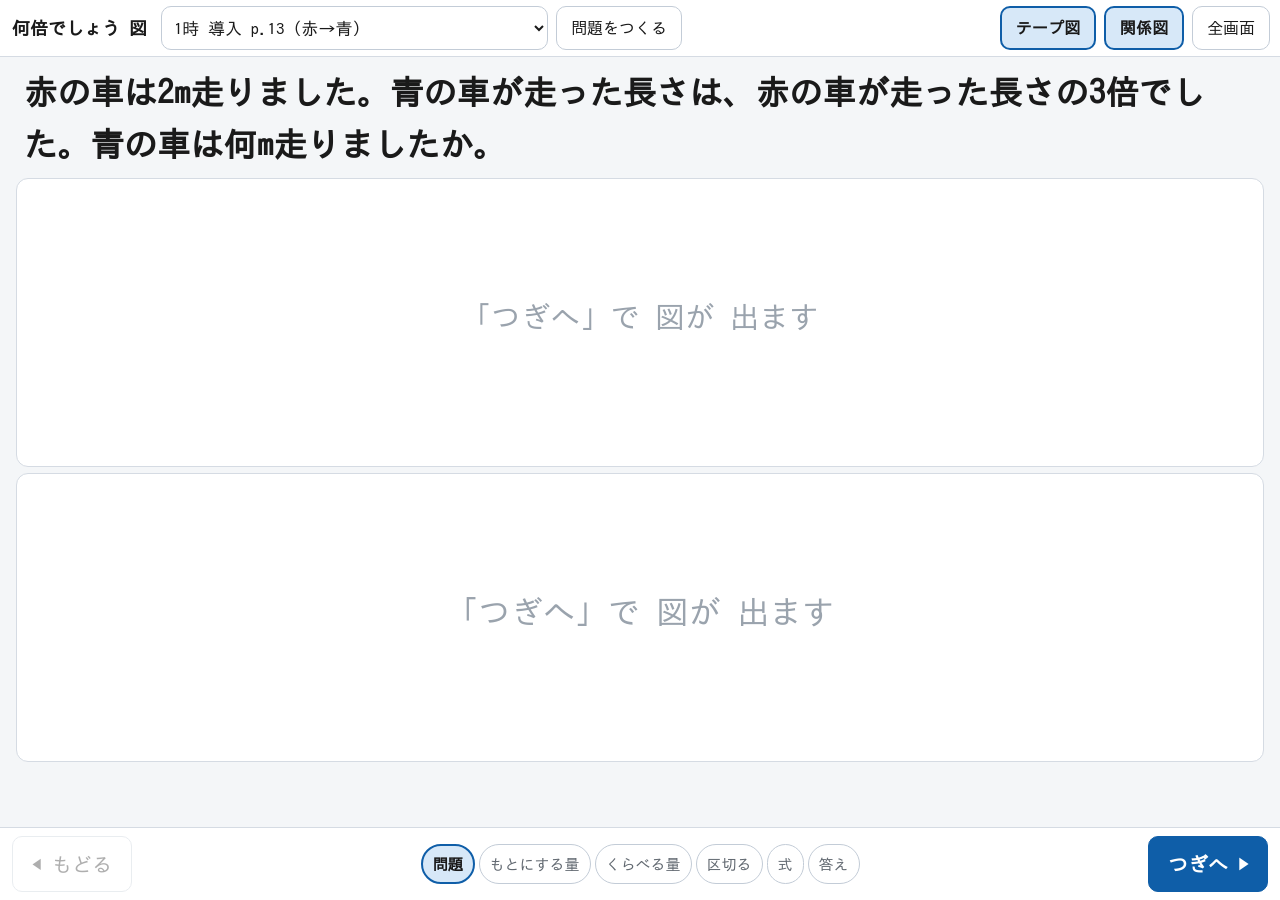
==== bai-zu/index.html @ c3667b75 "bai-zu: 3年「何倍でしょう」テープ図・関係図の段階提示ページを追加 Co-Authored-By: Claude Opus 5.5 <noreply@anthropic.com> Claude" ====
<!doctype html>
<html lang="ja">
<head>
<meta charset="utf-8">
<meta name="viewport" content="width=device-width, initial-scale=1">
<title>何倍でしょう 図</title>
<style>
:root{
  --ink:#1A1A1A;--ink-sub:#616870;--ink-link:#0F5EA8;--ink-alert:#C0330A;
  --fill-a:#D7E8F8;--fill-b:#FBE3B4;--solid-on:#0F5EA8;
  --line:#d5dbe3;--bg:#f4f6f8;
  --font:"BIZ UDPGothic","Yu Gothic UI","Yu Gothic","Meiryo","Noto Sans CJK JP","Hiragino Kaku Gothic ProN","Hiragino Sans","Noto Sans JP","IPAexGothic","IPAGothic",sans-serif;
}
*{box-sizing:border-box}
html,body{height:100%}
body{margin:0;background:var(--bg);color:var(--ink);font-family:var(--font);display:flex;flex-direction:column;height:100dvh;overflow:hidden}
button,select,input{font:inherit;color:inherit}
button{cursor:pointer;border:1px solid #c3ccd7;background:#fff;border-radius:10px;min-height:44px;padding:4px 14px;touch-action:manipulation}
button:hover{background:#f3f6f9}
button:disabled{opacity:.35;cursor:not-allowed}
button.primary{background:var(--solid-on);border-color:var(--solid-on);color:#fff;font-weight:700}
button.primary:hover{background:#0c4f8d}
button[aria-pressed="true"]{background:var(--fill-a);border:2px solid var(--ink-link);font-weight:700}

header{flex:none;display:flex;align-items:center;gap:8px;padding:6px 10px;background:#fff;border-bottom:1px solid var(--line);flex-wrap:wrap}
header h1{font-size:18px;margin:0 6px 0 2px;white-space:nowrap}
header select{min-height:44px;font-size:17px;border:1px solid #c3ccd7;border-radius:10px;padding:0 8px;max-width:46vw;background:#fff}
header .sp{flex:1}

#problem{flex:none;font-size:clamp(20px,2.6vw,34px);line-height:1.55;padding:10px 24px 4px;font-weight:700}
#stage{flex:1;min-height:0;display:flex;flex-direction:column;gap:6px;padding:4px 16px}
#stage svg{flex:1;min-height:0;width:100%;background:#fff;border:1px solid var(--line);border-radius:12px}
#stage svg[hidden]{display:none}
#eq{flex:none;min-height:1.6em;font-size:clamp(22px,3vw,40px);font-weight:700;padding:2px 24px;display:flex;gap:1.4em;flex-wrap:wrap}
#eq .ans{color:var(--ink-link)}
.u{color:var(--ink-link)}

footer{flex:none;display:flex;align-items:center;gap:10px;padding:8px 12px;background:#fff;border-top:1px solid var(--line)}
footer button{min-height:56px;font-size:20px;min-width:120px}
#steps{flex:1;display:flex;gap:4px;justify-content:center;flex-wrap:wrap}
#steps button{min-width:0;min-height:40px;font-size:15px;padding:2px 10px;border-radius:20px;color:var(--ink-sub)}
#steps button.done{color:var(--ink);border-color:#8a96a5}
#steps button.cur{background:var(--fill-a);border:2px solid var(--ink-link);color:var(--ink);font-weight:700}

/* SVG */
.tape{stroke:var(--ink);stroke-width:2.5}
.f0{fill:var(--fill-a)} .f1{fill:var(--fill-b)} .f2{fill:#fff}
.tx{font-family:var(--font);fill:var(--ink)}
.unk{fill:var(--ink-link);font-weight:700}
.rev{fill:var(--ink-link);font-weight:700}
.div{stroke:var(--ink);stroke-width:2.5}
.div.fine{stroke-dasharray:6 5;stroke-width:2}
.cnt{font-family:var(--font);fill:var(--ink-sub);font-weight:700}
.arrow{stroke:var(--ink);stroke-width:3;fill:none}
.arrow.big{stroke:var(--ink-link);stroke-width:3.5}
.pop{animation:pop .3s ease-out both}
@keyframes pop{from{opacity:0;transform:translateY(-6px)}to{opacity:1;transform:none}}
.ph{font-family:var(--font);fill:#9aa3ad}

/* 作成ダイアログ */
dialog{border:none;border-radius:14px;padding:18px 22px;max-width:min(720px,94vw);box-shadow:0 10px 40px rgba(0,0,0,.25)}
dialog h2{margin:0 0 10px;font-size:20px}
dialog fieldset{border:1px solid var(--line);border-radius:10px;margin:0 0 10px;padding:8px 12px}
dialog legend{font-weight:700;padding:0 4px}
.row{display:flex;align-items:center;gap:8px;margin:6px 0;flex-wrap:wrap}
.row input[type=text],.row input[type=number]{min-height:42px;border:1px solid #c3ccd7;border-radius:8px;padding:0 8px;font-size:18px}
.row input[type=number]{width:6em}
.row input.nm{width:9em}
.row label.q{display:flex;align-items:center;gap:4px;min-height:42px;padding:0 8px;border:1px solid var(--line);border-radius:8px;cursor:pointer}
.row input[type=number]:disabled{background:var(--fill-a);color:var(--ink-link);font-weight:700}
#cMsg{min-height:1.4em;font-weight:700}
#cMsg.err{color:var(--ink-alert)}
.dbtn{display:flex;gap:8px;justify-content:flex-end;margin-top:6px}
:fullscreen header{display:none}
</style>
</head>
<body>
<header>
  <h1>何倍でしょう 図</h1>
  <select id="sel" aria-label="問題"></select>
  <button id="bMake">問題をつくる</button>
  <span class="sp"></span>
  <button id="vTape" aria-pressed="true">テープ図</button>
  <button id="vRel" aria-pressed="true">関係図</button>
  <button id="bFull">全画面</button>
</header>

<div id="problem"></div>
<div id="stage">
  <svg id="tapeSvg" viewBox="0 0 1000 250" preserveAspectRatio="xMidYMid meet" aria-label="テープ図"></svg>
  <svg id="relSvg" viewBox="0 0 1000 230" preserveAspectRatio="xMidYMid meet" aria-label="関係図"></svg>
</div>
<div id="eq"></div>
<footer>
  <button id="bPrev">◀ もどる</button>
  <div id="steps"></div>
  <button id="bNext" class="primary">つぎへ ▶</button>
</footer>

<dialog id="dlg">
  <h2>問題をつくる</h2>
  <fieldset><legend>量の数</legend>
    <div class="row">
      <label class="q"><input type="radio" name="kind" value="2" checked> 2つ（〇倍・もとにする量）</label>
      <label class="q"><input type="radio" name="kind" value="3"> 3つ（〇倍の〇倍）</label>
    </div>
  </fieldset>
  <fieldset><legend>たんい</legend>
    <div class="row"><input type="text" id="cUnit" value="m" style="width:6em" aria-label="たんい"> <span style="color:var(--ink-sub)">例：m、L、こ、kg</span></div>
  </fieldset>
  <fieldset id="f2"><legend>□にするところを1つえらぶ</legend>
    <div class="row"><input class="nm" type="text" id="n0" value="赤" aria-label="もとにする量の名前"> は <input type="number" id="a2" value="2" min="1"> <span class="cu"></span><label class="q"><input type="radio" name="unk" value="a"> □</label></div>
    <div class="row"><input class="nm" type="text" id="n1" value="黄" aria-label="くらべる量の名前"> は <input type="number" id="b2" value="12" min="1"> <span class="cu"></span><label class="q"><input type="radio" name="unk" value="b"> □</label></div>
    <div class="row">もとにする量の <input type="number" id="k2" value="6" min="2"> 倍 <label class="q"><input type="radio" name="unk" value="k" checked> □</label></div>
  </fieldset>
  <fieldset id="f3" hidden><legend>3つの量（3つめの量を□にする）</legend>
    <div class="row"><input class="nm" type="text" id="m0" value="赤" aria-label="1つめの名前"> は <input type="number" id="a3" value="4" min="1"> <span class="cu"></span></div>
    <div class="row"><input class="nm" type="text" id="m1" value="青" aria-label="2つめの名前"> は 1つめの <input type="number" id="k31" value="3" min="2"> 倍</div>
    <div class="row"><input class="nm" type="text" id="m2" value="黄" aria-label="3つめの名前"> は 2つめの <input type="number" id="k32" value="2" min="2"> 倍</div>
  </fieldset>
  <div id="cMsg"></div>
  <div class="dbtn"><button id="cCancel">やめる</button><button id="cOk" class="primary">この問題で図を出す</button></div>
</dialog>

<script>
'use strict';
/* ===== 問題データ（単一真実源） =====
 kind 2: q=[もとにする量, くらべる量], k=倍, unk='a'|'b'|'k'
 kind 3: q=[1つめ, 2つめ, 3つめ], ks=[k1,k2], 3つめを求める。val は真の値（□でも図の長さに使う） */
var PRESETS = [
  {label:'1時 導入 p.13（赤→青）', kind:2, unk:'b', unit:'m', q:['赤','青'], a:2, k:3,
   text:'赤の車は2m走りました。青の車が走った長さは、赤の車が走った長さの3倍でした。青の車は何m走りましたか。'},
  {label:'1時 p.14（赤 2m・黄 12m）', kind:2, unk:'k', unit:'m', q:['赤','黄'], a:2, k:6,
   text:'赤の車は2m、黄の車は12m走りました。黄の車が走った長さは、赤の車が走った長さの何倍ですか。'},
  {label:'1時 p.15（ふくろ 6こ・かん 30こ）', kind:2, unk:'k', unit:'こ', q:['ふくろ','かん'], a:6, k:5,
   text:'ふくろには6こ、かんには30このあめがはいっています。かんのあめの数は、ふくろのあめの数の何倍ですか。'},
  {label:'2時 p.16（緑 □m・黄 12m）', kind:2, unk:'a', unit:'m', q:['緑','黄'], a:4, k:3,
   text:'黄の車は12m走りました。黄の車が走った長さは、緑の車が走った長さの3倍でした。緑の車は何m走りましたか。'},
  {label:'2時 p.17（バケツ □L・水そう 48L）', kind:2, unk:'a', unit:'L', q:['バケツ','水そう'], a:6, k:8,
   text:'水そうにはいる水は48Lで、バケツにはいる水の8倍です。バケツにはいる水は何Lですか。'},
  {label:'3時 p.18（赤 4m → 3倍 → 2倍）', kind:3, unit:'m', q:['赤','青','黄'], a:4, ks:[3,2],
   text:'赤の車は4m走りました。青の車は赤の車の3倍、黄の車は青の車の2倍走りました。黄の車は何m走りましたか。'},
  {label:'4時 p.19（ペットボトル 2L → 4倍 → 2倍）', kind:3, unit:'L', q:['ペットボトル','バケツ','水そう'], a:2, ks:[4,2],
   text:'ペットボトルには水が2Lはいります。バケツにはペットボトルの4倍、水そうにはバケツの2倍の水がはいります。水そうには水が何Lはいりますか。'},
  {label:'4時 p.19（小・中・大の箱）', kind:3, unit:'こ', q:['小','中','大'], a:2, ks:[3,2],
   text:'小の箱にはケーキが2こはいります。中の箱には小の箱の3倍、大の箱には中の箱の2倍はいります。大の箱にはケーキが何こはいりますか。'}
];
var STEPS = {
  2:['問題','もとにする量','くらべる量','区切る','式','答え'],
  3:['問題','1つめ','2つめ','3つめ','順に','まとめて','答え']
};
var LS_KEY = 'baizu.custom.v1';

var custom = [];
try { custom = JSON.parse(localStorage.getItem(LS_KEY) || '[]') || []; } catch (e) { custom = []; }
var P = null, step = 0, view = {tape:true, rel:true};

function $(id){ return document.getElementById(id); }
function all(){ return PRESETS.concat(custom); }
function vals(p){ return p.kind === 2 ? [p.a, p.a*p.k] : [p.a, p.a*p.ks[0], p.a*p.ks[0]*p.ks[1]]; }

/* ===== 表示の段階で「□」か「値」かを決める ===== */
function shownVal(i){
  var v = vals(P)[i];
  if (P.kind === 2){
    var isUnk = (P.unk === 'a' && i === 0) || (P.unk === 'b' && i === 1);
    return isUnk && step < 5 ? null : v;
  }
  if (i === 1) return step >= 4 ? v : null;          // 2つめは「順に」で分かる
  if (i === 2) return step >= 6 ? v : null;
  return v;
}
function shownK(){ return P.unk === 'k' && step < 5 ? null : P.k; }

/* ===== SVG ===== */
var NS = 'http://www.w3.org/2000/svg';
function el(tag, attrs, text){
  var e = document.createElementNS(NS, tag);
  for (var k in attrs) e.setAttribute(k, attrs[k]);
  if (text != null) e.textContent = text;
  return e;
}
function label(svg, x, y, v, unit, size, anchor, cls){
  var t = el('text', {x:x, y:y, 'font-size':size, 'text-anchor':anchor||'start', class:'tx '+(cls||'')});
  if (v == null){ t.appendChild(el('tspan', {class:'unk'}, '□')); t.appendChild(el('tspan', {}, unit)); }
  else { t.appendChild(el('tspan', {class: cls||''}, String(v))); t.appendChild(el('tspan', {}, unit)); }
  svg.appendChild(t);
  return t;
}
function revCls(i){ return P.kind === 2 ? ((P.unk==='a'&&i===0)||(P.unk==='b'&&i===1) ? 'rev' : '') : (i>0 ? 'rev' : ''); }

function drawTape(){
  var svg = $('tapeSvg'); svg.innerHTML = '';
  var n = P.kind, v = vals(P), X0 = 170, W = 680, sc = W / v[n-1];
  var rowH = n === 2 ? 95 : 75, top = n === 2 ? 40 : 22, th = 36;
  var visible = n === 2 ? [step>=1, step>=2] : [step>=1, step>=2, step>=3];
  if (step === 0){ svg.appendChild(el('text',{x:500,y:130,'text-anchor':'middle','font-size':26,class:'ph'},'「つぎへ」で 図が 出ます')); return; }
  for (var i = 0; i < n; i++){
    if (!visible[i]) continue;
    var y = top + i*rowH, g = el('g', {class: (i === step-1) ? 'pop' : ''});
    svg.appendChild(g);
    g.appendChild(el('text', {x:X0-14, y:y+th/2+10, 'text-anchor':'end', 'font-size':28, class:'tx', 'font-weight':700}, P.q[i]));
    g.appendChild(el('rect', {x:X0, y:y, width:v[i]*sc, height:th, class:'tape f'+i}));
    var sv = shownVal(i);
    label(g, X0 + v[i]*sc + 12, y+th/2+10, sv, P.unit, 28, 'start', sv != null && (step >= (n===2?5:4)) ? revCls(i) : '');
  }
  // 区切り
  function divide(row, unitLen, count, fine, numY, delayBase){
    var y = top + row*rowH;
    for (var j = 1; j <= count; j++){
      var d = (delayBase + j*0.35) + 's';
      if (j < count) svg.appendChild(el('line', {x1:X0+j*unitLen*sc, x2:X0+j*unitLen*sc, y1:y-(fine?0:6), y2:y+th+(fine?0:6), class:'div pop'+(fine?' fine':''), style:'animation-delay:'+d}));
      svg.appendChild(el('text', {x:X0+(j-0.5)*unitLen*sc, y: numY != null ? y+numY : y+th/2+9, 'text-anchor':'middle', 'font-size': fine?18:24, class:'cnt pop', style:'animation-delay:'+d}, String(j)));
    }
  }
  if (n === 2 && step >= 3){
    // くらべる量を「もとにする量の長さ」で区切る（2mずつ／□mずつ）
    divide(1, v[0], P.k, false, null, step === 3 ? 0 : -99);
    if (P.unk === 'a') for (var j = 0; j < P.k; j++){
      var t = el('text', {x:X0+(j+0.5)*v[0]*sc, y:top+rowH+th+30, 'text-anchor':'middle','font-size':20,class:'tx pop'}, step>=5 ? String(v[0]) : '□');
      if (step >= 5) t.setAttribute('class','tx rev'); svg.appendChild(t);
    }
  }
  if (n === 3 && step >= 4){
    divide(1, v[0], P.ks[0], false, null, step === 4 ? 0 : -99);
    divide(2, v[1], P.ks[1], false, null, step === 4 ? 0.35*P.ks[0] : -99);
  }
  if (n === 3 && step >= 5){
    var kk = P.ks[0]*P.ks[1], y2 = top + 2*rowH;
    for (var m = 1; m <= kk; m++){
      var dd = (step === 5 ? m*0.25 : 0) + 's';
      if (m < kk && m % P.ks[0] !== 0) svg.appendChild(el('line',{x1:X0+m*v[0]*sc,x2:X0+m*v[0]*sc,y1:y2,y2:y2+th,class:'div fine pop',style:'animation-delay:'+dd}));
      svg.appendChild(el('text',{x:X0+(m-0.5)*v[0]*sc,y:y2+th+24,'text-anchor':'middle','font-size':19,class:'cnt pop',style:'animation-delay:'+dd},String(m)));
    }
  }
}

function drawRel(){
  var svg = $('relSvg'); svg.innerHTML = '';
  if (step === 0){ svg.appendChild(el('text',{x:500,y:120,'text-anchor':'middle','font-size':26,class:'ph'},'「つぎへ」で 図が 出ます')); return; }
  var n = P.kind, bw = 190, bh = 64, y = 105;
  var xs = n === 2 ? [150, 660] : [60, 405, 750];
  function box(i){
    var g = el('g', {class: i === step-1 ? 'pop' : ''}); svg.appendChild(g);
    g.appendChild(el('rect', {x:xs[i], y:y, width:bw, height:bh, rx:6, class:'tape f'+i}));
    g.appendChild(el('text', {x:xs[i]+bw/2, y:y+bh/2+10, 'text-anchor':'middle', 'font-size':28, 'font-weight':700, class:'tx'}, P.q[i]));
    var sv = shownVal(i);
    label(g, xs[i]+bw/2, y+bh+38, sv, P.unit, 28, 'middle', sv != null && step >= (n===2?5:4) ? revCls(i) : '');
  }
  function arrow(i, k, cls, lab){
    var x1 = xs[i]+bw+8, x2 = xs[i+1]-8, g = el('g', {class:'pop'}); svg.appendChild(g);
    g.appendChild(el('line', {x1:x1, y1:y+bh/2, x2:x2-14, y2:y+bh/2, class:'arrow '+(cls||'')}));
    g.appendChild(el('path', {d:'M'+(x2)+' '+(y+bh/2)+' l-18 -10 v20 z', fill:'#1A1A1A'}));
    label(g, (x1+x2)/2, y+bh/2-14, k, '倍', 28, 'middle', lab || '');
  }
  box(0);
  if (n === 2){
    if (step >= 2){ box(1); arrow(0, shownK(), '', step>=5 && P.unk==='k' ? 'rev' : ''); }
    return;
  }
  if (step >= 2){ box(1); arrow(0, P.ks[0]); }
  if (step >= 3){ box(2); arrow(1, P.ks[1]); }
  if (step >= 5){
    var a = xs[0]+bw/2, b = xs[2]+bw/2, g = el('g',{class:'pop'}); svg.appendChild(g);
    g.appendChild(el('path', {d:'M'+a+' '+(y-6)+' C'+a+' 60 '+b+' 60 '+b+' '+(y-22), class:'arrow big'}));
    g.appendChild(el('path', {d:'M'+b+' '+(y-4)+' l-10 -20 h20 z', fill:'#0F5EA8'}));
    var t = el('text', {x:500, y:42, 'text-anchor':'middle','font-size':28,class:'tx rev'}, (P.ks[0]*P.ks[1])+'倍（'+P.ks[0]+'×'+P.ks[1]+'）');
    g.appendChild(t);
  }
}

/* ===== 式 ===== */
function eqLines(){
  var u = P.unit, v = vals(P), L = [];
  var B = '<span class="u">□</span>';
  if (P.kind === 2){
    if (step < 4) return L;
    var a = P.a, b = v[1], k = P.k;
    if (P.unk === 'k'){ L.push(a+' × '+B+' = '+b); if (step>=5) L.push(b+' ÷ '+a+' = '+k, '<span class="ans">答え '+k+'倍</span>'); }
    if (P.unk === 'b'){ L.push(a+' × '+k+' = '+B); if (step>=5) L.push('<span class="ans">答え '+b+u+'</span>'); }
    if (P.unk === 'a'){ L.push(B+' × '+k+' = '+b); if (step>=5) L.push(b+' ÷ '+k+' = '+a, '<span class="ans">答え '+a+u+'</span>'); }
    return L;
  }
  var k1 = P.ks[0], k2 = P.ks[1];
  if (step >= 4) L.push('順に：'+P.a+' × '+k1+' = '+v[1]+'　'+v[1]+' × '+k2+' = '+v[2]);
  if (step >= 5) L.push('まとめて：'+k1+' × '+k2+' = '+(k1*k2)+'　'+P.a+' × '+(k1*k2)+' = '+v[2]);
  if (step >= 6) L.push('<span class="ans">答え '+v[2]+u+'</span>');
  return L;
}

function render(){
  var S = STEPS[P.kind];
  $('problem').textContent = P.text;
  $('tapeSvg').hidden = !view.tape; $('relSvg').hidden = !view.rel;
  drawTape(); drawRel();
  $('eq').innerHTML = eqLines().map(function(s){ return '<span>'+s+'</span>'; }).join('');
  var st = $('steps'); st.innerHTML = '';
  S.forEach(function(name, i){
    var b = document.createElement('button');
    b.textContent = name; b.className = i === step ? 'cur' : (i < step ? 'done' : '');
    b.onclick = function(){ step = i; render(); };
    st.appendChild(b);
  });
  $('bPrev').disabled = step === 0;
  $('bNext').disabled = step === S.length-1;
}
function go(d){ var n = STEPS[P.kind].length; step = Math.max(0, Math.min(n-1, step+d)); render(); }
function load(i){ P = all()[i]; step = 0; render(); }

function fillSel(keep){
  var s = $('sel'); s.innerHTML = '';
  all().forEach(function(p, i){ var o = document.createElement('option'); o.value = i; o.textContent = p.label; s.appendChild(o); });
  s.value = keep;
}

/* ===== 問題をつくる ===== */
function kind(){ return document.querySelector('input[name=kind]:checked').value === '3' ? 3 : 2; }
function unk(){ return document.querySelector('input[name=unk]:checked').value; }
function num(id){ var x = Number($(id).value); return Number.isInteger(x) && x > 0 ? x : null; }
function readForm(){
  var unit = $('cUnit').value.trim() || '';
  if (kind() === 3){
    var a = num('a3'), k1 = num('k31'), k2 = num('k32'), n = [$('m0').value.trim(), $('m1').value.trim(), $('m2').value.trim()];
    if (!a || !k1 || !k2) return {err:'数は 1 以上の整数で 入れてください'};
    if (k1 < 2 || k2 < 2) return {err:'倍は 2 以上に してください'};
    if (n.some(function(x){ return !x; })) return {err:'名前を 3つとも 入れてください'};
    return {p:{kind:3, unit:unit, q:n, a:a, ks:[k1,k2],
      label:'自作：'+n.join('→')+'（'+a+unit+'・'+k1+'倍・'+k2+'倍）',
      text: n[0]+'は'+a+unit+'です。'+n[1]+'は'+n[0]+'の'+k1+'倍、'+n[2]+'は'+n[1]+'の'+k2+'倍です。'+n[2]+'は何'+unit+'ですか。'}};
  }
  var u = unk(), n0 = $('n0').value.trim(), n1 = $('n1').value.trim();
  if (!n0 || !n1) return {err:'名前を 2つとも 入れてください'};
  var a = num('a2'), b = num('b2'), k = num('k2');
  if (u === 'k'){ if (!a || !b) return {err:'数を 入れてください'}; if (b % a) return {err:b+' は '+a+' で わり切れません'}; k = b/a; }
  if (u === 'b'){ if (!a || !k) return {err:'数を 入れてください'}; b = a*k; }
  if (u === 'a'){ if (!b || !k) return {err:'数を 入れてください'}; if (b % k) return {err:b+' は '+k+' で わり切れません'}; a = b/k; }
  if (k < 2) return {err:'倍は 2 以上に なるように してください'};
  var text = u === 'k' ? n0+'は'+a+unit+'、'+n1+'は'+b+unit+'です。'+n1+'は'+n0+'の何倍ですか。'
           : u === 'b' ? n0+'は'+a+unit+'です。'+n1+'は'+n0+'の'+k+'倍です。'+n1+'は何'+unit+'ですか。'
           : n1+'は'+b+unit+'で、'+n0+'の'+k+'倍です。'+n0+'は何'+unit+'ですか。';
  return {p:{kind:2, unk:u, unit:unit, q:[n0,n1], a:a, k:k, text:text,
    label:'自作：'+n0+'・'+n1+'（'+(u==='a'?'□':a)+unit+'・'+(u==='b'?'□':b)+unit+'・'+(u==='k'?'□':k)+'倍）'}, a:a, b:b, k:k};
}
function syncForm(){
  var k3 = kind() === 3;
  $('f2').hidden = k3; $('f3').hidden = !k3;
  document.querySelectorAll('.cu').forEach(function(s){ s.textContent = $('cUnit').value; });
  var u = unk();
  $('a2').disabled = u === 'a'; $('b2').disabled = u === 'b'; $('k2').disabled = u === 'k';
  var r = readForm(), m = $('cMsg');
  if (r.err){ m.textContent = r.err; m.className = 'err'; $('cOk').disabled = true; return; }
  m.className = ''; $('cOk').disabled = false;
  if (!k3){ if (u==='a') $('a2').value = r.a; if (u==='b') $('b2').value = r.b; if (u==='k') $('k2').value = r.k; }
  m.textContent = '答え：' + (k3 ? vals(r.p)[2] + r.p.unit : u==='k' ? r.k+'倍' : u==='a' ? r.a+r.p.unit : r.b+r.p.unit);
}

/* ===== 操作 ===== */
$('sel').onchange = function(){ load(Number(this.value)); this.blur(); };
$('bPrev').onclick = function(){ go(-1); };
$('bNext').onclick = function(){ go(1); };
function toggle(key, btn){
  view[key] = !view[key];
  if (!view.tape && !view.rel) view[key === 'tape' ? 'rel' : 'tape'] = true;   // どちらか1つは出す
  $('vTape').setAttribute('aria-pressed', view.tape); $('vRel').setAttribute('aria-pressed', view.rel);
  render();
}
$('vTape').onclick = function(){ toggle('tape'); };
$('vRel').onclick = function(){ toggle('rel'); };
$('bFull').onclick = function(){
  if (document.fullscreenElement) document.exitFullscreen(); else document.documentElement.requestFullscreen().catch(function(){});
};
document.addEventListener('keydown', function(e){
  if ($('dlg').open || e.target.tagName === 'SELECT') return;
  if (['ArrowRight','PageDown',' ','Enter'].indexOf(e.key) >= 0){ e.preventDefault(); go(1); }   // プレゼン用リモコンは PageDown を送る
  else if (['ArrowLeft','PageUp','Backspace'].indexOf(e.key) >= 0){ e.preventDefault(); go(-1); }
  else if (e.key === 'f' || e.key === 'F') $('bFull').click();
});
$('bMake').onclick = function(){ syncForm(); $('dlg').showModal(); };
$('cCancel').onclick = function(){ $('dlg').close(); };
$('dlg').addEventListener('input', syncForm);
$('cOk').onclick = function(){
  var r = readForm(); if (r.err) return;
  custom.push(r.p);
  try { localStorage.setItem(LS_KEY, JSON.stringify(custom)); } catch (e) {}
  var i = all().length - 1; fillSel(i); load(i); $('dlg').close();
};

document.documentElement.lang = 'ja';
fillSel(0); load(0);
</script>
</body>
</html>
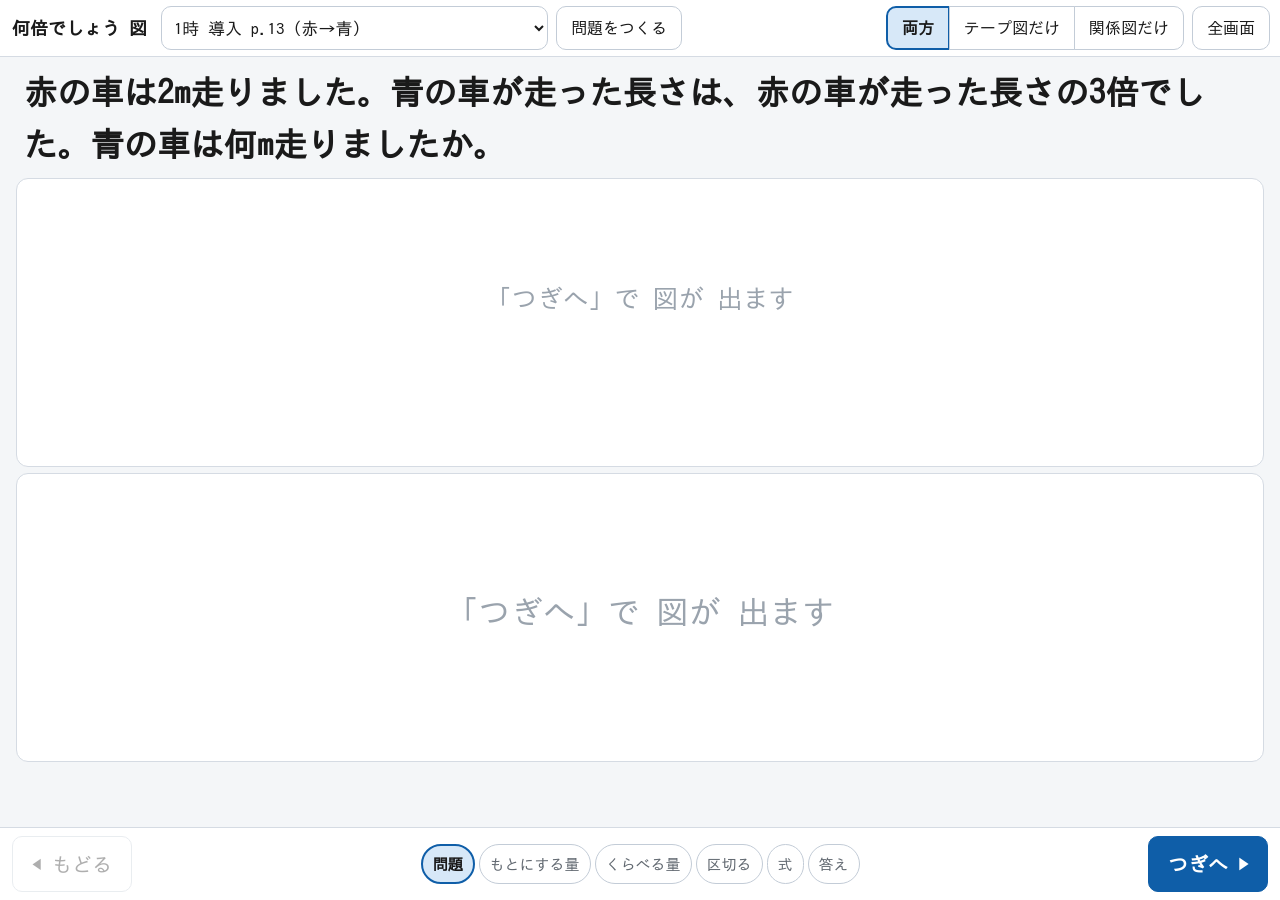
==== commit 50064c8f: "bai-zu: テープ図に0の線と目盛り線、表示を「両方／テープ図だけ／関係図だけ」に - 片方だけの表示が効いていなかった（SVG要素に hidden プロパティが無い）のを直す - 3つめの量は「" ====
--- a/bai-zu/index.html
+++ b/bai-zu/index.html
@@ -26,6 +26,10 @@
 header h1{font-size:18px;margin:0 6px 0 2px;white-space:nowrap}
 header select{min-height:44px;font-size:17px;border:1px solid #c3ccd7;border-radius:10px;padding:0 8px;max-width:46vw;background:#fff}
 header .sp{flex:1}
+.seg{display:inline-flex}
+.seg button{border-radius:0;margin-left:-1px}
+.seg button:first-child{border-radius:10px 0 0 10px}
+.seg button:last-child{border-radius:0 10px 10px 0}
 
 #problem{flex:none;font-size:clamp(20px,2.6vw,34px);line-height:1.55;padding:10px 24px 4px;font-weight:700}
 #stage{flex:1;min-height:0;display:flex;flex-direction:column;gap:6px;padding:4px 16px}
@@ -55,6 +59,9 @@
 .arrow.big{stroke:var(--ink-link);stroke-width:3.5}
 .pop{animation:pop .3s ease-out both}
 @keyframes pop{from{opacity:0;transform:translateY(-6px)}to{opacity:1;transform:none}}
+.zero{stroke:var(--ink);stroke-width:3}
+.axis{stroke:var(--ink);stroke-width:2.5}
+.guide{stroke:var(--ink-sub);stroke-width:1.5;stroke-dasharray:4 5}
 .ph{font-family:var(--font);fill:#9aa3ad}
 
 /* 作成ダイアログ */
@@ -80,14 +87,15 @@
   <select id="sel" aria-label="問題"></select>
   <button id="bMake">問題をつくる</button>
   <span class="sp"></span>
-  <button id="vTape" aria-pressed="true">テープ図</button>
-  <button id="vRel" aria-pressed="true">関係図</button>
+  <span class="seg" role="group" aria-label="表示">
+    <button data-v="both" aria-pressed="true">両方</button><button data-v="tape" aria-pressed="false">テープ図だけ</button><button data-v="rel" aria-pressed="false">関係図だけ</button>
+  </span>
   <button id="bFull">全画面</button>
 </header>
 
 <div id="problem"></div>
 <div id="stage">
-  <svg id="tapeSvg" viewBox="0 0 1000 250" preserveAspectRatio="xMidYMid meet" aria-label="テープ図"></svg>
+  <svg id="tapeSvg" viewBox="0 0 1000 290" preserveAspectRatio="xMidYMid meet" aria-label="テープ図"></svg>
   <svg id="relSvg" viewBox="0 0 1000 230" preserveAspectRatio="xMidYMid meet" aria-label="関係図"></svg>
 </div>
 <div id="eq"></div>
@@ -153,7 +161,7 @@
 
 var custom = [];
 try { custom = JSON.parse(localStorage.getItem(LS_KEY) || '[]') || []; } catch (e) { custom = []; }
-var P = null, step = 0, view = {tape:true, rel:true};
+var P = null, step = 0, view = {tape:true, rel:true}, VIEW_KEY = 'baizu.view';
 
 function $(id){ return document.getElementById(id); }
 function all(){ return PRESETS.concat(custom); }
@@ -167,7 +175,7 @@
     return isUnk && step < 5 ? null : v;
   }
   if (i === 1) return step >= 4 ? v : null;          // 2つめは「順に」で分かる
-  if (i === 2) return step >= 6 ? v : null;
+  if (i === 2) return step >= 4 ? v : null;          // 「順に」の式で求まるので同じ段で出す
   return v;
 }
 function shownK(){ return P.unk === 'k' && step < 5 ? null : P.k; }
@@ -204,6 +212,19 @@
     var sv = shownVal(i);
     label(g, X0 + v[i]*sc + 12, y+th/2+10, sv, P.unit, 28, 'start', sv != null && (step >= (n===2?5:4)) ? revCls(i) : '');
   }
+  // 0の線と下の目盛り線（数直線の役目）
+  var last = visible.lastIndexOf(true), yA = top + (n-1)*rowH + th + 48;
+  svg.appendChild(el('line', {x1:X0, x2:X0, y1:top-10, y2:yA+8, class:'zero'}));
+  svg.appendChild(el('line', {x1:X0, x2:X0+W+20, y1:yA, y2:yA, class:'axis'}));
+  svg.appendChild(el('text', {x:X0, y:yA+32, 'text-anchor':'middle', 'font-size':24, class:'tx'}, '0'));
+  // 目盛り：もとにする量（1つめ）の長さごと。区切る前に出すと答えが見えるので区切りの段から
+  if (step >= (n === 2 ? 3 : 5)){
+    var cnt = Math.round(v[n-1] / v[0]);
+    for (var t = 1; t <= cnt; t++) svg.appendChild(el('line', {x1:X0+t*v[0]*sc, x2:X0+t*v[0]*sc, y1:yA-8, y2:yA+8, class:'axis pop', style:'animation-delay:'+(t*0.1)+'s'}));
+  }
+  // 各テープの右はしから目盛り線へ点線
+  for (var r = 0; r <= last; r++) if (visible[r])
+    svg.appendChild(el('line', {x1:X0+v[r]*sc, x2:X0+v[r]*sc, y1:top+r*rowH+th, y2:yA, class:'guide'}));
   // 区切り
   function divide(row, unitLen, count, fine, numY, delayBase){
     var y = top + row*rowH;
@@ -230,7 +251,7 @@
     for (var m = 1; m <= kk; m++){
       var dd = (step === 5 ? m*0.25 : 0) + 's';
       if (m < kk && m % P.ks[0] !== 0) svg.appendChild(el('line',{x1:X0+m*v[0]*sc,x2:X0+m*v[0]*sc,y1:y2,y2:y2+th,class:'div fine pop',style:'animation-delay:'+dd}));
-      svg.appendChild(el('text',{x:X0+(m-0.5)*v[0]*sc,y:y2+th+24,'text-anchor':'middle','font-size':19,class:'cnt pop',style:'animation-delay:'+dd},String(m)));
+      svg.appendChild(el('text',{x:X0+(m-0.5)*v[0]*sc,y:yA+32,'text-anchor':'middle','font-size':19,class:'cnt pop',style:'animation-delay:'+dd},String(m)));
     }
   }
 }
@@ -291,7 +312,7 @@
 function render(){
   var S = STEPS[P.kind];
   $('problem').textContent = P.text;
-  $('tapeSvg').hidden = !view.tape; $('relSvg').hidden = !view.rel;
+  $('tapeSvg').style.display = view.tape ? '' : 'none'; $('relSvg').style.display = view.rel ? '' : 'none';   // SVG要素には hidden プロパティが無い
   drawTape(); drawRel();
   $('eq').innerHTML = eqLines().map(function(s){ return '<span>'+s+'</span>'; }).join('');
   var st = $('steps'); st.innerHTML = '';
@@ -358,14 +379,14 @@
 $('sel').onchange = function(){ load(Number(this.value)); this.blur(); };
 $('bPrev').onclick = function(){ go(-1); };
 $('bNext').onclick = function(){ go(1); };
-function toggle(key, btn){
-  view[key] = !view[key];
-  if (!view.tape && !view.rel) view[key === 'tape' ? 'rel' : 'tape'] = true;   // どちらか1つは出す
-  $('vTape').setAttribute('aria-pressed', view.tape); $('vRel').setAttribute('aria-pressed', view.rel);
-  render();
-}
-$('vTape').onclick = function(){ toggle('tape'); };
-$('vRel').onclick = function(){ toggle('rel'); };
+function setView(m){
+  view = {tape: m !== 'rel', rel: m !== 'tape'};
+  document.querySelectorAll('.seg button').forEach(function(b){ b.setAttribute('aria-pressed', b.dataset.v === m); });
+  try { localStorage.setItem(VIEW_KEY, m); } catch (e) {}
+  if (P) render();
+}
+document.querySelectorAll('.seg button').forEach(function(b){ b.onclick = function(){ setView(b.dataset.v); }; });
+try { var vm = localStorage.getItem(VIEW_KEY); if (vm === 'tape' || vm === 'rel') setView(vm); } catch (e) {}
 $('bFull').onclick = function(){
   if (document.fullscreenElement) document.exitFullscreen(); else document.documentElement.requestFullscreen().catch(function(){});
 };
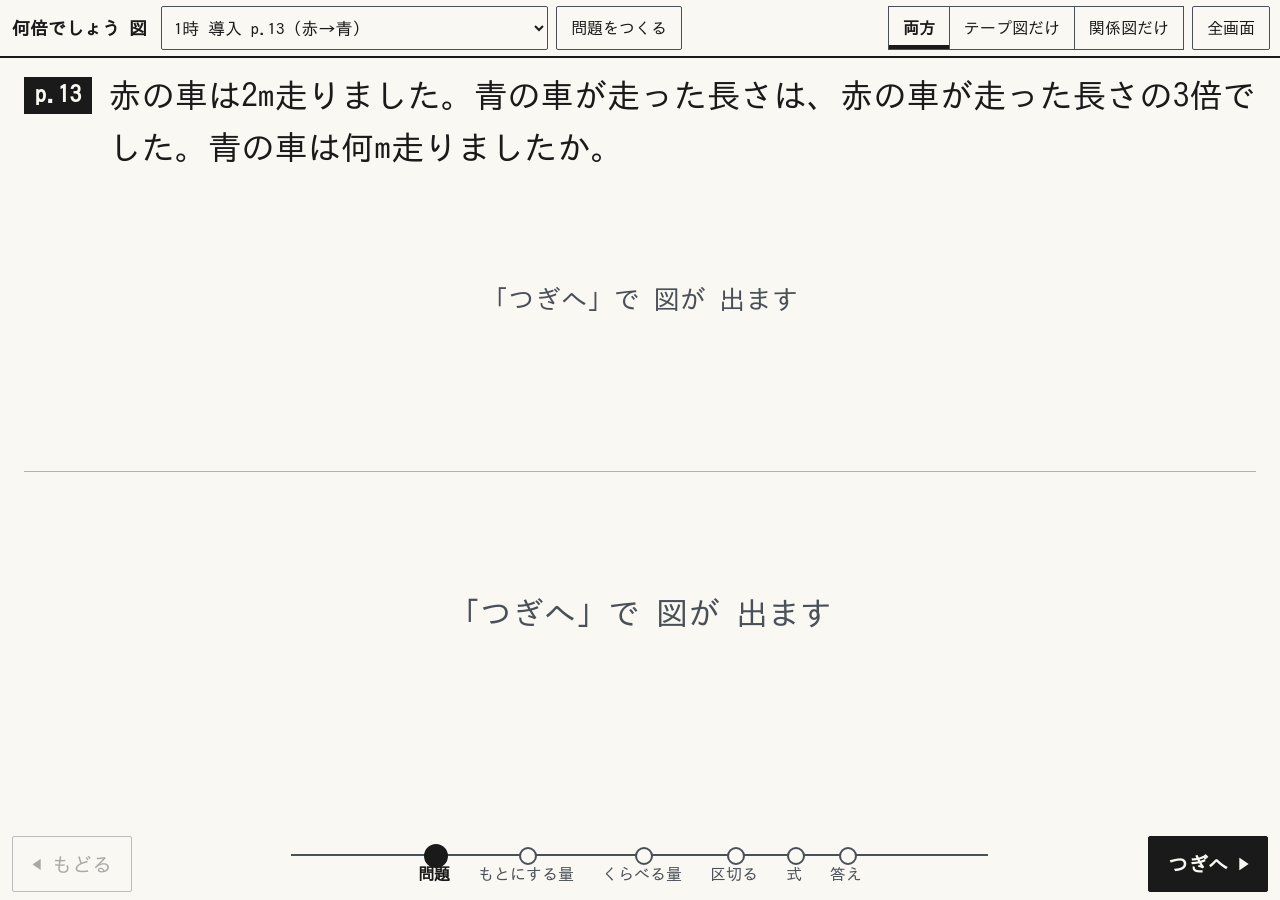
==== commit 6069ce1a: "bai-zu: 見た目を教科書の紙面ふうに（色はコントラスト検査済み） Co-Authored-By: Claude Opus 5.5 <noreply@anthropic.com> Claude-S" ====
--- a/bai-zu/index.html
+++ b/bai-zu/index.html
@@ -6,49 +6,56 @@
 <title>何倍でしょう 図</title>
 <style>
 :root{
-  --ink:#1A1A1A;--ink-sub:#616870;--ink-link:#0F5EA8;--ink-alert:#C0330A;
-  --fill-a:#D7E8F8;--fill-b:#FBE3B4;--solid-on:#0F5EA8;
-  --line:#d5dbe3;--bg:#f4f6f8;
+  /* 教科書の紙面ふう。値は color-coding の check-palette.mjs で検査済み（背景 #FAF8F3）
+     本文16.4・青6.2・補助7.7（塗りの上でも5.9以上）・塗りは背景比1.3、2色覚でも見分け可 */
+  --ink:#1A1A1A;--ink-sub:#4A5058;--ink-link:#0F5EA8;--ink-alert:#C0330A;
+  --fill-a:#C9DFF4;--fill-b:#F8D99A;--paper:#FAF8F3;
+  --line:#B9B2A0;--bg:var(--paper);
   --font:"BIZ UDPGothic","Yu Gothic UI","Yu Gothic","Meiryo","Noto Sans CJK JP","Hiragino Kaku Gothic ProN","Hiragino Sans","Noto Sans JP","IPAexGothic","IPAGothic",sans-serif;
 }
 *{box-sizing:border-box}
 html,body{height:100%}
 body{margin:0;background:var(--bg);color:var(--ink);font-family:var(--font);display:flex;flex-direction:column;height:100dvh;overflow:hidden}
 button,select,input{font:inherit;color:inherit}
-button{cursor:pointer;border:1px solid #c3ccd7;background:#fff;border-radius:10px;min-height:44px;padding:4px 14px;touch-action:manipulation}
-button:hover{background:#f3f6f9}
+button{cursor:pointer;border:1.5px solid var(--ink-sub);background:var(--paper);border-radius:2px;min-height:44px;padding:4px 14px;touch-action:manipulation}
+button:hover{background:#EFEBE0}
 button:disabled{opacity:.35;cursor:not-allowed}
-button.primary{background:var(--solid-on);border-color:var(--solid-on);color:#fff;font-weight:700}
-button.primary:hover{background:#0c4f8d}
-button[aria-pressed="true"]{background:var(--fill-a);border:2px solid var(--ink-link);font-weight:700}
-
-header{flex:none;display:flex;align-items:center;gap:8px;padding:6px 10px;background:#fff;border-bottom:1px solid var(--line);flex-wrap:wrap}
+button.primary{background:var(--ink);border-color:var(--ink);color:var(--paper);font-weight:700}
+button.primary:hover{background:#333}
+button[aria-pressed="true"]{font-weight:700;box-shadow:inset 0 -4px 0 var(--ink)}
+
+header{flex:none;display:flex;align-items:center;gap:8px;padding:6px 10px;background:var(--paper);border-bottom:2px solid var(--ink);flex-wrap:wrap}
 header h1{font-size:18px;margin:0 6px 0 2px;white-space:nowrap}
-header select{min-height:44px;font-size:17px;border:1px solid #c3ccd7;border-radius:10px;padding:0 8px;max-width:46vw;background:#fff}
+header select{min-height:44px;font-size:17px;border:1.5px solid var(--ink-sub);border-radius:2px;padding:0 8px;max-width:46vw;background:var(--paper)}
 header .sp{flex:1}
 .seg{display:inline-flex}
 .seg button{border-radius:0;margin-left:-1px}
-.seg button:first-child{border-radius:10px 0 0 10px}
-.seg button:last-child{border-radius:0 10px 10px 0}
-
-#problem{flex:none;font-size:clamp(20px,2.6vw,34px);line-height:1.55;padding:10px 24px 4px;font-weight:700}
-#stage{flex:1;min-height:0;display:flex;flex-direction:column;gap:6px;padding:4px 16px}
-#stage svg{flex:1;min-height:0;width:100%;background:#fff;border:1px solid var(--line);border-radius:12px}
+
+
+#problem{flex:none;font-size:clamp(20px,2.6vw,34px);line-height:1.55;padding:12px 24px 4px;font-weight:500;display:flex;gap:.5em;align-items:flex-start}
+#pno{flex:none;background:var(--ink);color:var(--paper);font-weight:700;font-size:.7em;padding:.1em .45em;margin-top:.3em;line-height:1.4;white-space:nowrap}
+#stage{flex:1;min-height:0;display:flex;flex-direction:column;padding:0 24px}
+#stage svg{flex:1;min-height:0;width:100%;background:transparent}
+#tapeSvg+#relSvg{border-top:1px solid var(--line)}
 #stage svg[hidden]{display:none}
 #eq{flex:none;min-height:1.6em;font-size:clamp(22px,3vw,40px);font-weight:700;padding:2px 24px;display:flex;gap:1.4em;flex-wrap:wrap}
 #eq .ans{color:var(--ink-link)}
 .u{color:var(--ink-link)}
 
-footer{flex:none;display:flex;align-items:center;gap:10px;padding:8px 12px;background:#fff;border-top:1px solid var(--line)}
+footer{flex:none;display:flex;align-items:center;gap:10px;padding:8px 12px;background:var(--paper)}
 footer button{min-height:56px;font-size:20px;min-width:120px}
-#steps{flex:1;display:flex;gap:4px;justify-content:center;flex-wrap:wrap}
-#steps button{min-width:0;min-height:40px;font-size:15px;padding:2px 10px;border-radius:20px;color:var(--ink-sub)}
-#steps button.done{color:var(--ink);border-color:#8a96a5}
-#steps button.cur{background:var(--fill-a);border:2px solid var(--ink-link);color:var(--ink);font-weight:700}
+/* 段階：1本の線の上の点。済＝黒丸、いま＝大きな黒丸＋太字、まだ＝白丸 */
+#steps{flex:1;display:flex;justify-content:center;align-items:center;background:linear-gradient(var(--ink-sub),var(--ink-sub)) no-repeat center 14px/70% 2px}
+#steps button{min-width:0;min-height:48px;font-size:16px;padding:22px 14px 2px;border:none;background:none;position:relative;color:var(--ink-sub)}
+#steps button::before{content:"";position:absolute;top:7px;left:50%;width:14px;height:14px;margin-left:-7px;border-radius:50%;border:2px solid var(--ink-sub);background:var(--paper)}
+#steps button.done{color:var(--ink)}
+#steps button.done::before{background:var(--ink);border-color:var(--ink)}
+#steps button.cur{color:var(--ink);font-weight:700}
+#steps button.cur::before{background:var(--ink);border-color:var(--ink);width:20px;height:20px;margin-left:-10px;top:4px}
 
 /* SVG */
 .tape{stroke:var(--ink);stroke-width:2.5}
-.f0{fill:var(--fill-a)} .f1{fill:var(--fill-b)} .f2{fill:#fff}
+.f0{fill:var(--fill-a)} .f1{fill:var(--fill-b)} .f2{fill:#fff}  /* 3つめは白：背景と近いので太い枠で区別 */
 .tx{font-family:var(--font);fill:var(--ink)}
 .unk{fill:var(--ink-link);font-weight:700}
 .rev{fill:var(--ink-link);font-weight:700}
@@ -62,10 +69,10 @@
 .zero{stroke:var(--ink);stroke-width:3}
 .axis{stroke:var(--ink);stroke-width:2.5}
 .guide{stroke:var(--ink-sub);stroke-width:1.5;stroke-dasharray:4 5}
-.ph{font-family:var(--font);fill:#9aa3ad}
+.ph{font-family:var(--font);fill:var(--ink-sub)}
 
 /* 作成ダイアログ */
-dialog{border:none;border-radius:14px;padding:18px 22px;max-width:min(720px,94vw);box-shadow:0 10px 40px rgba(0,0,0,.25)}
+dialog{border:2px solid var(--ink);border-radius:2px;background:var(--paper);padding:18px 22px;max-width:min(720px,94vw);box-shadow:0 10px 40px rgba(0,0,0,.25)}
 dialog h2{margin:0 0 10px;font-size:20px}
 dialog fieldset{border:1px solid var(--line);border-radius:10px;margin:0 0 10px;padding:8px 12px}
 dialog legend{font-weight:700;padding:0 4px}
@@ -93,7 +100,7 @@
   <button id="bFull">全画面</button>
 </header>
 
-<div id="problem"></div>
+<div id="problem"><span id="pno"></span><span id="ptext"></span></div>
 <div id="stage">
   <svg id="tapeSvg" viewBox="0 0 1000 290" preserveAspectRatio="xMidYMid meet" aria-label="テープ図"></svg>
   <svg id="relSvg" viewBox="0 0 1000 230" preserveAspectRatio="xMidYMid meet" aria-label="関係図"></svg>
@@ -199,7 +206,7 @@
 
 function drawTape(){
   var svg = $('tapeSvg'); svg.innerHTML = '';
-  var n = P.kind, v = vals(P), X0 = 170, W = 680, sc = W / v[n-1];
+  var n = P.kind, v = vals(P), X0 = 140, W = 740, sc = W / v[n-1];
   var rowH = n === 2 ? 95 : 75, top = n === 2 ? 40 : 22, th = 36;
   var visible = n === 2 ? [step>=1, step>=2] : [step>=1, step>=2, step>=3];
   if (step === 0){ svg.appendChild(el('text',{x:500,y:130,'text-anchor':'middle','font-size':26,class:'ph'},'「つぎへ」で 図が 出ます')); return; }
@@ -311,7 +318,7 @@
 
 function render(){
   var S = STEPS[P.kind];
-  $('problem').textContent = P.text;
+  var m = /p\.\d+/.exec(P.label); $('pno').textContent = P.custom || !m ? '自作' : m[0]; $('ptext').textContent = P.text;
   $('tapeSvg').style.display = view.tape ? '' : 'none'; $('relSvg').style.display = view.rel ? '' : 'none';   // SVG要素には hidden プロパティが無い
   drawTape(); drawRel();
   $('eq').innerHTML = eqLines().map(function(s){ return '<span>'+s+'</span>'; }).join('');
@@ -401,7 +408,7 @@
 $('dlg').addEventListener('input', syncForm);
 $('cOk').onclick = function(){
   var r = readForm(); if (r.err) return;
-  custom.push(r.p);
+  r.p.custom = true; custom.push(r.p);
   try { localStorage.setItem(LS_KEY, JSON.stringify(custom)); } catch (e) {}
   var i = all().length - 1; fillSel(i); load(i); $('dlg').close();
 };
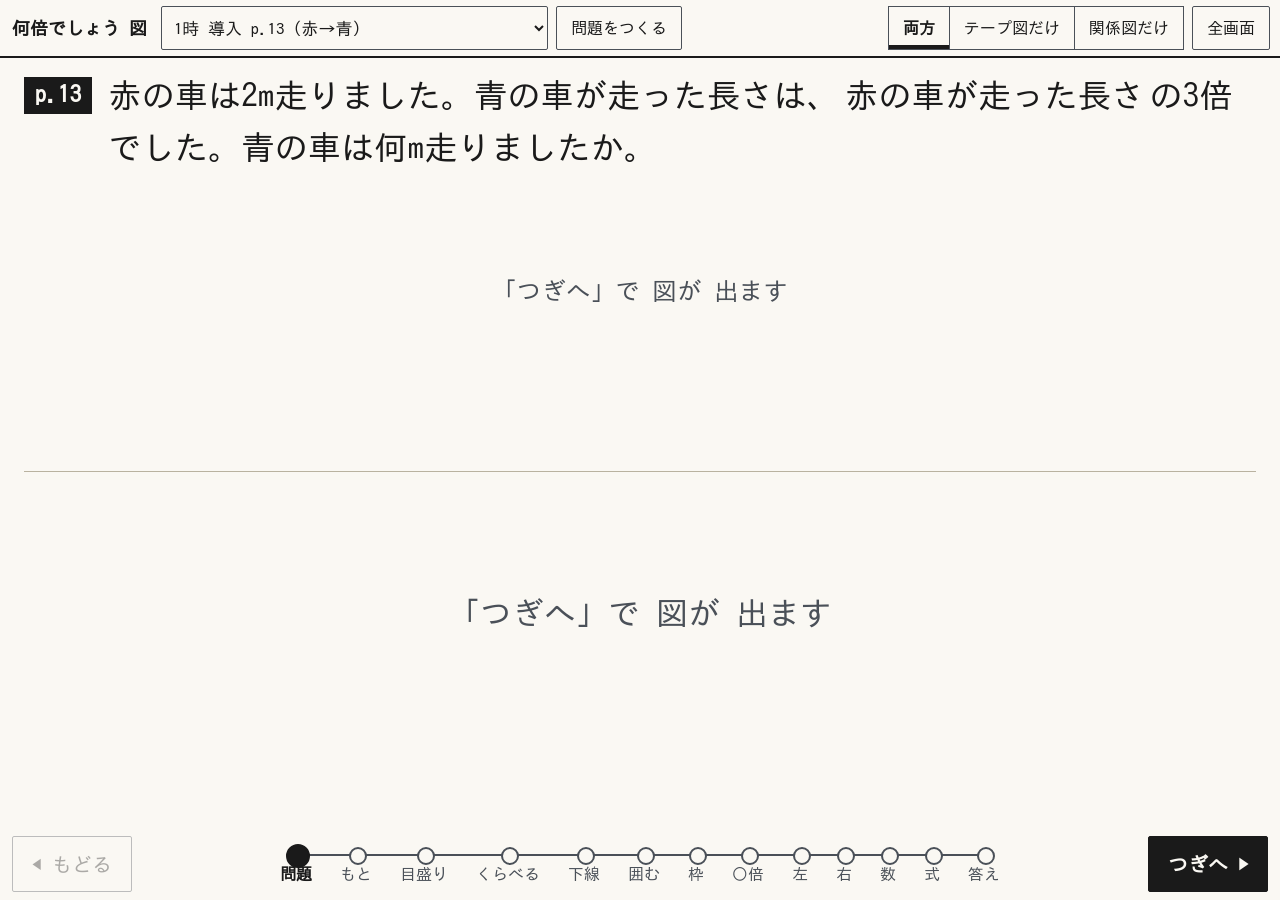
==== commit f1a0f880: "bai-zu: 目盛りに倍の数、問題文に矢印の下線と囲み、関係図を段階的に組み立てる順に Co-Authored-By: Claude Opus 5.5 <noreply@anthropic.com>" ====
--- a/bai-zu/index.html
+++ b/bai-zu/index.html
@@ -70,6 +70,11 @@
 .axis{stroke:var(--ink);stroke-width:2.5}
 .guide{stroke:var(--ink-sub);stroke-width:1.5;stroke-dasharray:4 5}
 .ph{font-family:var(--font);fill:var(--ink-sub)}
+.mk-arr{position:relative}
+.mk-box{margin:0 .15em}
+.mk-arr.on{background:linear-gradient(var(--ink-alert),var(--ink-alert)) no-repeat left 100%/calc(100% - .35em) 4px;padding-bottom:6px;margin-right:.55em}
+.mk-arr.on::after{content:"";position:absolute;right:-.3em;bottom:-4px;border-left:.6em solid var(--ink-alert);border-top:7px solid transparent;border-bottom:7px solid transparent;animation:pop .3s both}
+.mk-box.on{outline:4px solid var(--ink-alert);outline-offset:3px;animation:pop .3s both}
 
 /* 作成ダイアログ */
 dialog{border:2px solid var(--ink);border-radius:2px;background:var(--paper);padding:18px 22px;max-width:min(720px,94vw);box-shadow:0 10px 40px rgba(0,0,0,.25)}
@@ -102,7 +107,7 @@
 
 <div id="problem"><span id="pno"></span><span id="ptext"></span></div>
 <div id="stage">
-  <svg id="tapeSvg" viewBox="0 0 1000 290" preserveAspectRatio="xMidYMid meet" aria-label="テープ図"></svg>
+  <svg id="tapeSvg" viewBox="0 0 1000 310" preserveAspectRatio="xMidYMid meet" aria-label="テープ図"></svg>
   <svg id="relSvg" viewBox="0 0 1000 230" preserveAspectRatio="xMidYMid meet" aria-label="関係図"></svg>
 </div>
 <div id="eq"></div>
@@ -141,28 +146,31 @@
 'use strict';
 /* ===== 問題データ（単一真実源） =====
  kind 2: q=[もとにする量, くらべる量], k=倍, unk='a'|'b'|'k'
- kind 3: q=[1つめ, 2つめ, 3つめ], ks=[k1,k2], 3つめを求める。val は真の値（□でも図の長さに使う） */
+ kind 3: q=[1つめ, 2つめ, 3つめ], ks=[k1,k2], 3つめを求める。val は真の値（□でも図の長さに使う）
+ text の [ ] は赤い四角で囲む所（関係図の左の四角に入るもの）、{ } は赤い矢印の下線を引く所（「の〇倍」） */
 var PRESETS = [
   {label:'1時 導入 p.13（赤→青）', kind:2, unk:'b', unit:'m', q:['赤','青'], a:2, k:3,
-   text:'赤の車は2m走りました。青の車が走った長さは、赤の車が走った長さの3倍でした。青の車は何m走りましたか。'},
+   text:'赤の車は2m走りました。青の車が走った長さは、[赤の車が走った長さ]{の3倍}でした。青の車は何m走りましたか。'},
   {label:'1時 p.14（赤 2m・黄 12m）', kind:2, unk:'k', unit:'m', q:['赤','黄'], a:2, k:6,
-   text:'赤の車は2m、黄の車は12m走りました。黄の車が走った長さは、赤の車が走った長さの何倍ですか。'},
+   text:'赤の車は2m、黄の車は12m走りました。黄の車が走った長さは、[赤の車が走った長さ]{の何倍}ですか。'},
   {label:'1時 p.15（ふくろ 6こ・かん 30こ）', kind:2, unk:'k', unit:'こ', q:['ふくろ','かん'], a:6, k:5,
-   text:'ふくろには6こ、かんには30このあめがはいっています。かんのあめの数は、ふくろのあめの数の何倍ですか。'},
+   text:'ふくろには6こ、かんには30このあめがはいっています。かんのあめの数は、[ふくろのあめの数]{の何倍}ですか。'},
   {label:'2時 p.16（緑 □m・黄 12m）', kind:2, unk:'a', unit:'m', q:['緑','黄'], a:4, k:3,
-   text:'黄の車は12m走りました。黄の車が走った長さは、緑の車が走った長さの3倍でした。緑の車は何m走りましたか。'},
+   text:'黄の車は12m走りました。黄の車が走った長さは、[緑の車が走った長さ]{の3倍}でした。緑の車は何m走りましたか。'},
   {label:'2時 p.17（バケツ □L・水そう 48L）', kind:2, unk:'a', unit:'L', q:['バケツ','水そう'], a:6, k:8,
-   text:'水そうにはいる水は48Lで、バケツにはいる水の8倍です。バケツにはいる水は何Lですか。'},
+   text:'水そうにはいる水は48Lで、[バケツにはいる水]{の8倍}です。バケツにはいる水は何Lですか。'},
   {label:'3時 p.18（赤 4m → 3倍 → 2倍）', kind:3, unit:'m', q:['赤','青','黄'], a:4, ks:[3,2],
-   text:'赤の車は4m走りました。青の車は赤の車の3倍、黄の車は青の車の2倍走りました。黄の車は何m走りましたか。'},
+   text:'赤の車は4m走りました。青の車は[赤の車]{の3倍}、黄の車は[青の車]{の2倍}走りました。黄の車は何m走りましたか。'},
   {label:'4時 p.19（ペットボトル 2L → 4倍 → 2倍）', kind:3, unit:'L', q:['ペットボトル','バケツ','水そう'], a:2, ks:[4,2],
-   text:'ペットボトルには水が2Lはいります。バケツにはペットボトルの4倍、水そうにはバケツの2倍の水がはいります。水そうには水が何Lはいりますか。'},
+   text:'ペットボトルには水が2Lはいります。バケツには[ペットボトル]{の4倍}、水そうには[バケツ]{の2倍}の水がはいります。水そうには水が何Lはいりますか。'},
   {label:'4時 p.19（小・中・大の箱）', kind:3, unit:'こ', q:['小','中','大'], a:2, ks:[3,2],
-   text:'小の箱にはケーキが2こはいります。中の箱には小の箱の3倍、大の箱には中の箱の2倍はいります。大の箱にはケーキが何こはいりますか。'}
+   text:'小の箱にはケーキが2こはいります。中の箱には[小の箱]{の3倍}、大の箱には[中の箱]{の2倍}はいります。大の箱にはケーキが何こはいりますか。'}
 ];
+/* 段階の順（利用者の指定）：問題文 → テープ図（もと→目盛り→くらべる）→ 問題文に下線・囲み
+   → 関係図（枠→〇倍→左→右→下の数）→ 式 → 答え */
 var STEPS = {
-  2:['問題','もとにする量','くらべる量','区切る','式','答え'],
-  3:['問題','1つめ','2つめ','3つめ','順に','まとめて','答え']
+  2:['問題','もと','目盛り','くらべる','下線','囲む','枠','〇倍','左','右','数','式','答え'],
+  3:['問題','1つめ','目盛り','2つめ','3つめ','下線','囲む','枠','〇倍','左','中','右','数','順に','まとめて','答え']
 };
 var LS_KEY = 'baizu.custom.v1';
 
@@ -173,19 +181,14 @@
 function $(id){ return document.getElementById(id); }
 function all(){ return PRESETS.concat(custom); }
 function vals(p){ return p.kind === 2 ? [p.a, p.a*p.k] : [p.a, p.a*p.ks[0], p.a*p.ks[0]*p.ks[1]]; }
-
-/* ===== 表示の段階で「□」か「値」かを決める ===== */
-function shownVal(i){
-  var v = vals(P)[i];
-  if (P.kind === 2){
-    var isUnk = (P.unk === 'a' && i === 0) || (P.unk === 'b' && i === 1);
-    return isUnk && step < 5 ? null : v;
-  }
-  if (i === 1) return step >= 4 ? v : null;          // 2つめは「順に」で分かる
-  if (i === 2) return step >= 4 ? v : null;          // 「順に」の式で求まるので同じ段で出す
-  return v;
-}
-function shownK(){ return P.unk === 'k' && step < 5 ? null : P.k; }
+function at(name){ var i = STEPS[P.kind].indexOf(name); return i >= 0 && step >= i; }   // その段まで来たか
+function now(name){ return STEPS[P.kind][step] === name; }                               // ちょうどその段か
+
+/* ===== □か値か ===== */
+function isUnk(i){ return P.kind === 2 ? (P.unk === 'a' && i === 0) || (P.unk === 'b' && i === 1) : i > 0; }
+function revealed(){ return P.kind === 2 ? at('答え') : at('順に'); }   // 量が3つの時は「順に」の式で求まる
+function shownVal(i){ return isUnk(i) && !revealed() ? null : vals(P)[i]; }
+function shownK(){ return P.unk === 'k' && !at('答え') ? null : P.k; }
 
 /* ===== SVG ===== */
 var NS = 'http://www.w3.org/2000/svg';
@@ -196,104 +199,105 @@
   return e;
 }
 function label(svg, x, y, v, unit, size, anchor, cls){
-  var t = el('text', {x:x, y:y, 'font-size':size, 'text-anchor':anchor||'start', class:'tx '+(cls||'')});
+  var t = el('text', {x:x, y:y, 'font-size':size, 'text-anchor':anchor||'start', class:'tx'});
   if (v == null){ t.appendChild(el('tspan', {class:'unk'}, '□')); t.appendChild(el('tspan', {}, unit)); }
   else { t.appendChild(el('tspan', {class: cls||''}, String(v))); t.appendChild(el('tspan', {}, unit)); }
   svg.appendChild(t);
   return t;
 }
-function revCls(i){ return P.kind === 2 ? ((P.unk==='a'&&i===0)||(P.unk==='b'&&i===1) ? 'rev' : '') : (i>0 ? 'rev' : ''); }
+function valCls(i){ return isUnk(i) ? 'rev' : ''; }
+function ph(svg, y){ svg.appendChild(el('text',{x:500,y:y,'text-anchor':'middle','font-size':26,class:'ph'},'「つぎへ」で 図が 出ます')); }
 
 function drawTape(){
   var svg = $('tapeSvg'); svg.innerHTML = '';
   var n = P.kind, v = vals(P), X0 = 140, W = 740, sc = W / v[n-1];
   var rowH = n === 2 ? 95 : 75, top = n === 2 ? 40 : 22, th = 36;
-  var visible = n === 2 ? [step>=1, step>=2] : [step>=1, step>=2, step>=3];
-  if (step === 0){ svg.appendChild(el('text',{x:500,y:130,'text-anchor':'middle','font-size':26,class:'ph'},'「つぎへ」で 図が 出ます')); return; }
+  var rowStep = n === 2 ? ['もと','くらべる'] : ['1つめ','2つめ','3つめ'];
+  var vis = rowStep.map(at);
+  if (!vis[0]){ ph(svg, 130); return; }
+  var yA = top + (n-1)*rowH + th + 48;   // 目盛りの線
+
+  // 0の縦線
+  svg.appendChild(el('line', {x1:X0, x2:X0, y1:top-10, y2:at('目盛り') ? yA+8 : top+th+10, class:'zero'}));
+
+  // テープ（くらべる量は、もとにする量の長さで区切って出す。番号はテープの中に書かない）
+  function divide(row, unitLen, count, cls, anim){
+    var y = top + row*rowH;
+    for (var j = 1; j < count; j++)
+      svg.appendChild(el('line', {x1:X0+j*unitLen*sc, x2:X0+j*unitLen*sc, y1:y, y2:y+th, class:'div '+(cls||'')+(anim?' pop':''), style: anim ? 'animation-delay:'+(0.25+j*0.3)+'s' : ''}));
+  }
   for (var i = 0; i < n; i++){
-    if (!visible[i]) continue;
-    var y = top + i*rowH, g = el('g', {class: (i === step-1) ? 'pop' : ''});
+    if (!vis[i]) continue;
+    var y = top + i*rowH, g = el('g', {class: now(rowStep[i]) ? 'pop' : ''});
     svg.appendChild(g);
     g.appendChild(el('text', {x:X0-14, y:y+th/2+10, 'text-anchor':'end', 'font-size':28, class:'tx', 'font-weight':700}, P.q[i]));
     g.appendChild(el('rect', {x:X0, y:y, width:v[i]*sc, height:th, class:'tape f'+i}));
     var sv = shownVal(i);
-    label(g, X0 + v[i]*sc + 12, y+th/2+10, sv, P.unit, 28, 'start', sv != null && (step >= (n===2?5:4)) ? revCls(i) : '');
-  }
-  // 0の線と下の目盛り線（数直線の役目）
-  var last = visible.lastIndexOf(true), yA = top + (n-1)*rowH + th + 48;
-  svg.appendChild(el('line', {x1:X0, x2:X0, y1:top-10, y2:yA+8, class:'zero'}));
-  svg.appendChild(el('line', {x1:X0, x2:X0+W+20, y1:yA, y2:yA, class:'axis'}));
-  svg.appendChild(el('text', {x:X0, y:yA+32, 'text-anchor':'middle', 'font-size':24, class:'tx'}, '0'));
-  // 目盛り：もとにする量（1つめ）の長さごと。区切る前に出すと答えが見えるので区切りの段から
-  if (step >= (n === 2 ? 3 : 5)){
+    label(g, X0 + v[i]*sc + 12, y+th/2+10, sv, P.unit, 28, 'start', sv != null ? valCls(i) : '');
+    if (i === 1) divide(1, v[0], n === 2 ? P.k : P.ks[0], '', now(rowStep[1]));
+    if (i === 2) divide(2, v[1], P.ks[1], '', now(rowStep[2]));
+  }
+  if (n === 3 && at('まとめて')) divide(2, v[0], P.ks[0]*P.ks[1], 'fine', now('まとめて'));
+
+  // 目盛りの線と数（目盛りの上に 0(倍), 1, 2, …）
+  if (at('目盛り')){
+    var g2 = el('g', {class: now('目盛り') ? 'pop' : ''}); svg.appendChild(g2);
     var cnt = Math.round(v[n-1] / v[0]);
-    for (var t = 1; t <= cnt; t++) svg.appendChild(el('line', {x1:X0+t*v[0]*sc, x2:X0+t*v[0]*sc, y1:yA-8, y2:yA+8, class:'axis pop', style:'animation-delay:'+(t*0.1)+'s'}));
-  }
-  // 各テープの右はしから目盛り線へ点線
-  for (var r = 0; r <= last; r++) if (visible[r])
-    svg.appendChild(el('line', {x1:X0+v[r]*sc, x2:X0+v[r]*sc, y1:top+r*rowH+th, y2:yA, class:'guide'}));
-  // 区切り
-  function divide(row, unitLen, count, fine, numY, delayBase){
-    var y = top + row*rowH;
-    for (var j = 1; j <= count; j++){
-      var d = (delayBase + j*0.35) + 's';
-      if (j < count) svg.appendChild(el('line', {x1:X0+j*unitLen*sc, x2:X0+j*unitLen*sc, y1:y-(fine?0:6), y2:y+th+(fine?0:6), class:'div pop'+(fine?' fine':''), style:'animation-delay:'+d}));
-      svg.appendChild(el('text', {x:X0+(j-0.5)*unitLen*sc, y: numY != null ? y+numY : y+th/2+9, 'text-anchor':'middle', 'font-size': fine?18:24, class:'cnt pop', style:'animation-delay:'+d}, String(j)));
+    g2.appendChild(el('line', {x1:X0, x2:X0+W+20, y1:yA, y2:yA, class:'axis'}));
+    var z = el('text', {x:X0, y:yA+34, 'text-anchor':'middle', 'font-size':24, class:'tx'});
+    z.appendChild(el('tspan', {}, '0')); z.appendChild(el('tspan', {'font-size':18, dx:2}, '(倍)'));
+    g2.appendChild(z);
+    for (var t = 1; t <= cnt; t++){
+      var x = X0 + t*v[0]*sc, d = now('目盛り') ? 'animation-delay:'+(t*0.25)+'s' : '';
+      g2.appendChild(el('line', {x1:x, x2:x, y1:yA-9, y2:yA+9, class:'axis pop', style:d}));
+      g2.appendChild(el('text', {x:x, y:yA+34, 'text-anchor':'middle', 'font-size':24, class:'tx pop', style:d}, String(t)));
     }
-  }
-  if (n === 2 && step >= 3){
-    // くらべる量を「もとにする量の長さ」で区切る（2mずつ／□mずつ）
-    divide(1, v[0], P.k, false, null, step === 3 ? 0 : -99);
-    if (P.unk === 'a') for (var j = 0; j < P.k; j++){
-      var t = el('text', {x:X0+(j+0.5)*v[0]*sc, y:top+rowH+th+30, 'text-anchor':'middle','font-size':20,class:'tx pop'}, step>=5 ? String(v[0]) : '□');
-      if (step >= 5) t.setAttribute('class','tx rev'); svg.appendChild(t);
-    }
-  }
-  if (n === 3 && step >= 4){
-    divide(1, v[0], P.ks[0], false, null, step === 4 ? 0 : -99);
-    divide(2, v[1], P.ks[1], false, null, step === 4 ? 0.35*P.ks[0] : -99);
-  }
-  if (n === 3 && step >= 5){
-    var kk = P.ks[0]*P.ks[1], y2 = top + 2*rowH;
-    for (var m = 1; m <= kk; m++){
-      var dd = (step === 5 ? m*0.25 : 0) + 's';
-      if (m < kk && m % P.ks[0] !== 0) svg.appendChild(el('line',{x1:X0+m*v[0]*sc,x2:X0+m*v[0]*sc,y1:y2,y2:y2+th,class:'div fine pop',style:'animation-delay:'+dd}));
-      svg.appendChild(el('text',{x:X0+(m-0.5)*v[0]*sc,y:yA+32,'text-anchor':'middle','font-size':19,class:'cnt pop',style:'animation-delay:'+dd},String(m)));
-    }
+    // 各テープの右はしから目盛りの線へ点線
+    for (var r = 0; r < n; r++) if (vis[r])
+      svg.appendChild(el('line', {x1:X0+v[r]*sc, x2:X0+v[r]*sc, y1:top+r*rowH+th, y2:yA, class:'guide'}));
   }
 }
 
 function drawRel(){
   var svg = $('relSvg'); svg.innerHTML = '';
-  if (step === 0){ svg.appendChild(el('text',{x:500,y:120,'text-anchor':'middle','font-size':26,class:'ph'},'「つぎへ」で 図が 出ます')); return; }
+  if (!at('枠')){ ph(svg, 120); return; }
   var n = P.kind, bw = 190, bh = 64, y = 105;
   var xs = n === 2 ? [150, 660] : [60, 405, 750];
-  function box(i){
-    var g = el('g', {class: i === step-1 ? 'pop' : ''}); svg.appendChild(g);
-    g.appendChild(el('rect', {x:xs[i], y:y, width:bw, height:bh, rx:6, class:'tape f'+i}));
-    g.appendChild(el('text', {x:xs[i]+bw/2, y:y+bh/2+10, 'text-anchor':'middle', 'font-size':28, 'font-weight':700, class:'tx'}, P.q[i]));
-    var sv = shownVal(i);
-    label(g, xs[i]+bw/2, y+bh+38, sv, P.unit, 28, 'middle', sv != null && step >= (n===2?5:4) ? revCls(i) : '');
-  }
-  function arrow(i, k, cls, lab){
-    var x1 = xs[i]+bw+8, x2 = xs[i+1]-8, g = el('g', {class:'pop'}); svg.appendChild(g);
-    g.appendChild(el('line', {x1:x1, y1:y+bh/2, x2:x2-14, y2:y+bh/2, class:'arrow '+(cls||'')}));
-    g.appendChild(el('path', {d:'M'+(x2)+' '+(y+bh/2)+' l-18 -10 v20 z', fill:'#1A1A1A'}));
-    label(g, (x1+x2)/2, y+bh/2-14, k, '倍', 28, 'middle', lab || '');
-  }
-  box(0);
-  if (n === 2){
-    if (step >= 2){ box(1); arrow(0, shownK(), '', step>=5 && P.unk==='k' ? 'rev' : ''); }
-    return;
-  }
-  if (step >= 2){ box(1); arrow(0, P.ks[0]); }
-  if (step >= 3){ box(2); arrow(1, P.ks[1]); }
-  if (step >= 5){
-    var a = xs[0]+bw/2, b = xs[2]+bw/2, g = el('g',{class:'pop'}); svg.appendChild(g);
-    g.appendChild(el('path', {d:'M'+a+' '+(y-6)+' C'+a+' 60 '+b+' 60 '+b+' '+(y-22), class:'arrow big'}));
-    g.appendChild(el('path', {d:'M'+b+' '+(y-4)+' l-10 -20 h20 z', fill:'#0F5EA8'}));
-    var t = el('text', {x:500, y:42, 'text-anchor':'middle','font-size':28,class:'tx rev'}, (P.ks[0]*P.ks[1])+'倍（'+P.ks[0]+'×'+P.ks[1]+'）');
-    g.appendChild(t);
+  var nameStep = n === 2 ? ['左','右'] : ['左','中','右'];
+  for (var i = 0; i < n; i++){
+    var g = el('g', {}); svg.appendChild(g);
+    g.appendChild(el('rect', {x:xs[i], y:y, width:bw, height:bh, rx:6, class:'tape '+(at(nameStep[i]) ? 'f'+i : 'f2')}));
+    if (at(nameStep[i])) g.appendChild(el('text', {x:xs[i]+bw/2, y:y+bh/2+10, 'text-anchor':'middle', 'font-size':28, 'font-weight':700, class:'tx'+(now(nameStep[i])?' pop':'')}, P.q[i]));
+    if (at('数')){ var sv = shownVal(i); var t = label(g, xs[i]+bw/2, y+bh+38, sv, P.unit, 28, 'middle', sv != null ? valCls(i) : ''); if (now('数')) t.setAttribute('class','tx pop'); }
+  }
+  for (var a = 0; a < n-1; a++){
+    var x1 = xs[a]+bw+8, x2 = xs[a+1]-8, ga = el('g', {}); svg.appendChild(ga);
+    ga.appendChild(el('line', {x1:x1, y1:y+bh/2, x2:x2-14, y2:y+bh/2, class:'arrow'}));
+    ga.appendChild(el('path', {d:'M'+x2+' '+(y+bh/2)+' l-18 -10 v20 z', fill:'#1A1A1A'}));
+    if (at('〇倍')){
+      var k = n === 2 ? shownK() : P.ks[a];
+      var t2 = label(ga, (x1+x2)/2, y+bh/2-14, k, '倍', 28, 'middle', n === 2 && P.unk === 'k' && k != null ? 'rev' : '');
+      if (now('〇倍')) t2.setAttribute('class','tx pop');
+    }
+  }
+  if (n === 3 && at('まとめて')){
+    var p = xs[0]+bw/2, q = xs[2]+bw/2, gm = el('g',{class:'pop'}); svg.appendChild(gm);
+    gm.appendChild(el('path', {d:'M'+p+' '+(y-6)+' C'+p+' 60 '+q+' 60 '+q+' '+(y-22), class:'arrow big'}));
+    gm.appendChild(el('path', {d:'M'+q+' '+(y-4)+' l-10 -20 h20 z', fill:'#0F5EA8'}));
+    gm.appendChild(el('text', {x:500, y:42, 'text-anchor':'middle','font-size':28,class:'tx rev'}, (P.ks[0]*P.ks[1])+'倍（'+P.ks[0]+'×'+P.ks[1]+'）'));
+  }
+}
+
+/* ===== 問題文（[ ] と { } に印をつける） ===== */
+function drawProblem(){
+  var box = $('ptext'); box.innerHTML = '';
+  var re = /\[([^\]]+)\]|\{([^}]+)\}|[^\[{]+/g, m;
+  while ((m = re.exec(P.text))){
+    var s = document.createElement('span');
+    if (m[1] != null){ s.textContent = m[1]; s.className = 'mk-box' + (at('囲む') ? ' on' : ''); }
+    else if (m[2] != null){ s.textContent = m[2]; s.className = 'mk-arr' + (at('下線') ? ' on' : ''); }
+    else s.textContent = m[0];
+    box.appendChild(s);
   }
 }
 
@@ -302,23 +306,24 @@
   var u = P.unit, v = vals(P), L = [];
   var B = '<span class="u">□</span>';
   if (P.kind === 2){
-    if (step < 4) return L;
-    var a = P.a, b = v[1], k = P.k;
-    if (P.unk === 'k'){ L.push(a+' × '+B+' = '+b); if (step>=5) L.push(b+' ÷ '+a+' = '+k, '<span class="ans">答え '+k+'倍</span>'); }
-    if (P.unk === 'b'){ L.push(a+' × '+k+' = '+B); if (step>=5) L.push('<span class="ans">答え '+b+u+'</span>'); }
-    if (P.unk === 'a'){ L.push(B+' × '+k+' = '+b); if (step>=5) L.push(b+' ÷ '+k+' = '+a, '<span class="ans">答え '+a+u+'</span>'); }
+    if (!at('式')) return L;
+    var a = P.a, b = v[1], k = P.k, ans = at('答え');
+    if (P.unk === 'k'){ L.push(a+' × '+B+' = '+b); if (ans) L.push(b+' ÷ '+a+' = '+k, '<span class="ans">答え '+k+'倍</span>'); }
+    if (P.unk === 'b'){ L.push(a+' × '+k+' = '+B); if (ans) L.push('<span class="ans">答え '+b+u+'</span>'); }
+    if (P.unk === 'a'){ L.push(B+' × '+k+' = '+b); if (ans) L.push(b+' ÷ '+k+' = '+a, '<span class="ans">答え '+a+u+'</span>'); }
     return L;
   }
   var k1 = P.ks[0], k2 = P.ks[1];
-  if (step >= 4) L.push('順に：'+P.a+' × '+k1+' = '+v[1]+'　'+v[1]+' × '+k2+' = '+v[2]);
-  if (step >= 5) L.push('まとめて：'+k1+' × '+k2+' = '+(k1*k2)+'　'+P.a+' × '+(k1*k2)+' = '+v[2]);
-  if (step >= 6) L.push('<span class="ans">答え '+v[2]+u+'</span>');
+  if (at('順に')) L.push('順に：'+P.a+' × '+k1+' = '+v[1]+'　'+v[1]+' × '+k2+' = '+v[2]);
+  if (at('まとめて')) L.push('まとめて：'+k1+' × '+k2+' = '+(k1*k2)+'　'+P.a+' × '+(k1*k2)+' = '+v[2]);
+  if (at('答え')) L.push('<span class="ans">答え '+v[2]+u+'</span>');
   return L;
 }
 
 function render(){
   var S = STEPS[P.kind];
-  var m = /p\.\d+/.exec(P.label); $('pno').textContent = P.custom || !m ? '自作' : m[0]; $('ptext').textContent = P.text;
+  var m = /p\.\d+/.exec(P.label); $('pno').textContent = P.custom || !m ? '自作' : m[0];
+  drawProblem();
   $('tapeSvg').style.display = view.tape ? '' : 'none'; $('relSvg').style.display = view.rel ? '' : 'none';   // SVG要素には hidden プロパティが無い
   drawTape(); drawRel();
   $('eq').innerHTML = eqLines().map(function(s){ return '<span>'+s+'</span>'; }).join('');
@@ -340,7 +345,6 @@
   all().forEach(function(p, i){ var o = document.createElement('option'); o.value = i; o.textContent = p.label; s.appendChild(o); });
   s.value = keep;
 }
-
 /* ===== 問題をつくる ===== */
 function kind(){ return document.querySelector('input[name=kind]:checked').value === '3' ? 3 : 2; }
 function unk(){ return document.querySelector('input[name=unk]:checked').value; }
@@ -354,7 +358,7 @@
     if (n.some(function(x){ return !x; })) return {err:'名前を 3つとも 入れてください'};
     return {p:{kind:3, unit:unit, q:n, a:a, ks:[k1,k2],
       label:'自作：'+n.join('→')+'（'+a+unit+'・'+k1+'倍・'+k2+'倍）',
-      text: n[0]+'は'+a+unit+'です。'+n[1]+'は'+n[0]+'の'+k1+'倍、'+n[2]+'は'+n[1]+'の'+k2+'倍です。'+n[2]+'は何'+unit+'ですか。'}};
+      text: n[0]+'は'+a+unit+'です。'+n[1]+'は['+n[0]+']{の'+k1+'倍}、'+n[2]+'は['+n[1]+']{の'+k2+'倍}です。'+n[2]+'は何'+unit+'ですか。'}};
   }
   var u = unk(), n0 = $('n0').value.trim(), n1 = $('n1').value.trim();
   if (!n0 || !n1) return {err:'名前を 2つとも 入れてください'};
@@ -363,9 +367,9 @@
   if (u === 'b'){ if (!a || !k) return {err:'数を 入れてください'}; b = a*k; }
   if (u === 'a'){ if (!b || !k) return {err:'数を 入れてください'}; if (b % k) return {err:b+' は '+k+' で わり切れません'}; a = b/k; }
   if (k < 2) return {err:'倍は 2 以上に なるように してください'};
-  var text = u === 'k' ? n0+'は'+a+unit+'、'+n1+'は'+b+unit+'です。'+n1+'は'+n0+'の何倍ですか。'
-           : u === 'b' ? n0+'は'+a+unit+'です。'+n1+'は'+n0+'の'+k+'倍です。'+n1+'は何'+unit+'ですか。'
-           : n1+'は'+b+unit+'で、'+n0+'の'+k+'倍です。'+n0+'は何'+unit+'ですか。';
+  var text = u === 'k' ? n0+'は'+a+unit+'、'+n1+'は'+b+unit+'です。'+n1+'は['+n0+']{の何倍}ですか。'
+           : u === 'b' ? n0+'は'+a+unit+'です。'+n1+'は['+n0+']{の'+k+'倍}です。'+n1+'は何'+unit+'ですか。'
+           : n1+'は'+b+unit+'で、['+n0+']{の'+k+'倍}です。'+n0+'は何'+unit+'ですか。';
   return {p:{kind:2, unk:u, unit:unit, q:[n0,n1], a:a, k:k, text:text,
     label:'自作：'+n0+'・'+n1+'（'+(u==='a'?'□':a)+unit+'・'+(u==='b'?'□':b)+unit+'・'+(u==='k'?'□':k)+'倍）'}, a:a, b:b, k:k};
 }
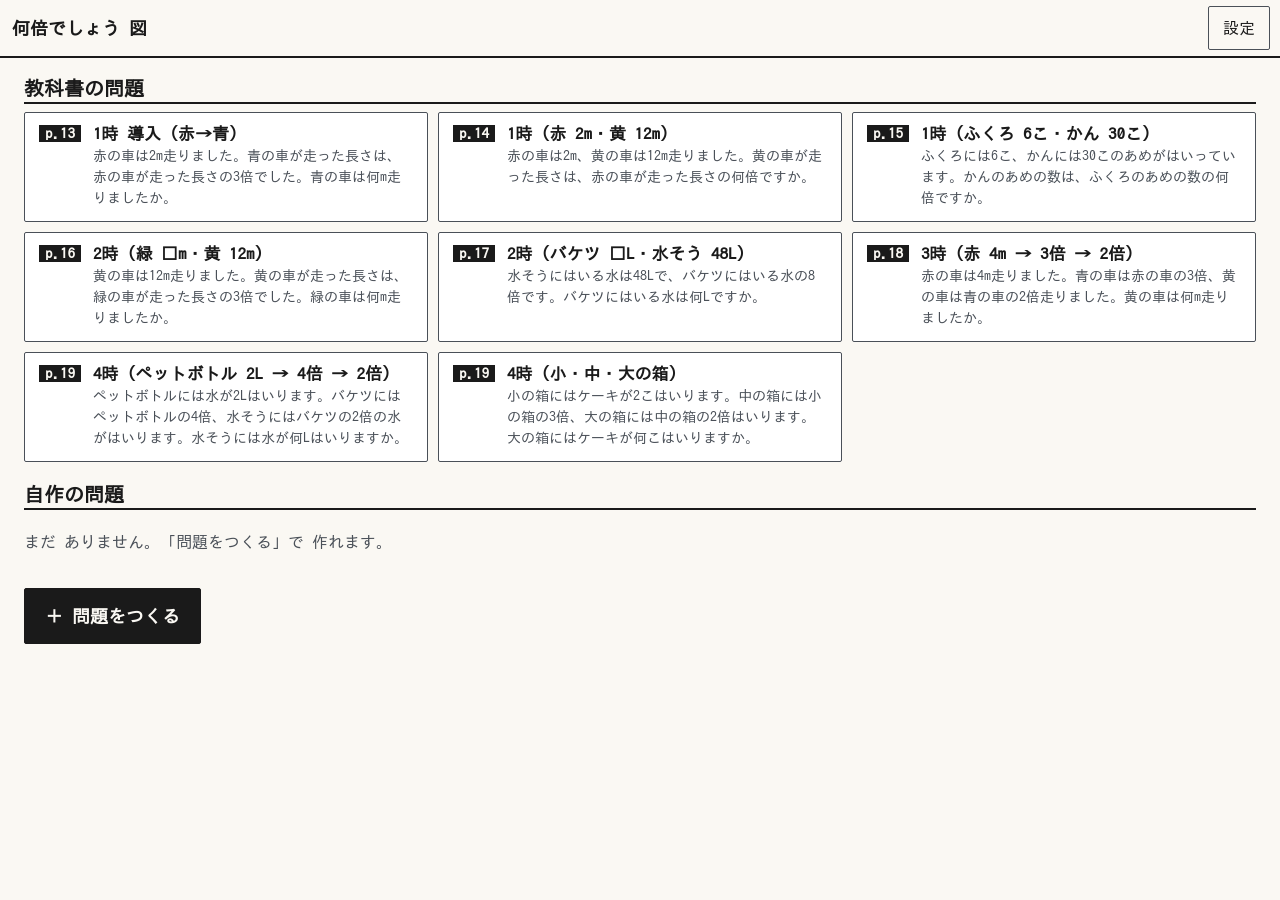
==== commit 4fe51706: "bai-zu: メニュー画面と設定画面（文字の大きさ）を追加、自作問題を消せるように Co-Authored-By: Claude Opus 5.5 <noreply@anthropic.com> C" ====
--- a/bai-zu/index.html
+++ b/bai-zu/index.html
@@ -32,13 +32,13 @@
 .seg button{border-radius:0;margin-left:-1px}
 
 
-#problem{flex:none;font-size:clamp(20px,2.6vw,34px);line-height:1.55;padding:12px 24px 4px;font-weight:500;display:flex;gap:.5em;align-items:flex-start}
+#problem{flex:none;font-size:calc(clamp(20px,2.6vw,34px) * var(--fs,1));line-height:1.55;padding:12px 24px 4px;font-weight:500;display:flex;gap:.5em;align-items:flex-start}
 #pno{flex:none;background:var(--ink);color:var(--paper);font-weight:700;font-size:.7em;padding:.1em .45em;margin-top:.3em;line-height:1.4;white-space:nowrap}
 #stage{flex:1;min-height:0;display:flex;flex-direction:column;padding:0 24px}
 #stage svg{flex:1;min-height:0;width:100%;background:transparent}
 #tapeSvg+#relSvg{border-top:1px solid var(--line)}
 #stage svg[hidden]{display:none}
-#eq{flex:none;min-height:1.6em;font-size:clamp(22px,3vw,40px);font-weight:700;padding:2px 24px;display:flex;gap:1.4em;flex-wrap:wrap}
+#eq{flex:none;min-height:1.6em;font-size:calc(clamp(22px,3vw,40px) * var(--fs,1));font-weight:700;padding:2px 24px;display:flex;gap:1.4em;flex-wrap:wrap}
 #eq .ans{color:var(--ink-link)}
 .u{color:var(--ink-link)}
 
@@ -70,8 +70,8 @@
 .axis{stroke:var(--ink);stroke-width:2.5}
 .guide{stroke:var(--ink-sub);stroke-width:1.5;stroke-dasharray:4 5}
 .ph{font-family:var(--font);fill:var(--ink-sub)}
-.mk-arr{position:relative}
-.mk-box{margin:0 .15em}
+.mk-arr{position:relative;white-space:nowrap}   /* 行をまたぐと矢印の先が別の行に飛ぶ */
+.mk-box{margin:0 .15em;white-space:nowrap}
 .mk-arr.on{background:linear-gradient(var(--ink-alert),var(--ink-alert)) no-repeat left 100%/calc(100% - .35em) 4px;padding-bottom:6px;margin-right:.55em}
 .mk-arr.on::after{content:"";position:absolute;right:-.3em;bottom:-4px;border-left:.6em solid var(--ink-alert);border-top:7px solid transparent;border-bottom:7px solid transparent;animation:pop .3s both}
 .mk-box.on{outline:4px solid var(--ink-alert);outline-offset:3px;animation:pop .3s both}
@@ -90,14 +90,57 @@
 #cMsg{min-height:1.4em;font-weight:700}
 #cMsg.err{color:var(--ink-alert)}
 .dbtn{display:flex;gap:8px;justify-content:flex-end;margin-top:6px}
-:fullscreen header{display:none}
+:fullscreen header,:fullscreen footer{display:none}   /* 児童に見せる時は操作部分を消す。進めるのはキー・リモコン・画面タップ */
+:fullscreen #problem{padding-top:28px}
+:fullscreen #eq{padding-bottom:20px}
+
+/* 画面の切り替え：メニュー／図／設定 */
+.screen{flex:1;min-height:0;display:flex;flex-direction:column}
+.screen[hidden]{display:none}
+.page{flex:1;overflow:auto;padding:16px 24px 32px}
+.page h2{font-size:20px;margin:22px 0 8px;padding-bottom:4px;border-bottom:2px solid var(--ink)}
+.page h2:first-child{margin-top:4px}
+.cards{display:grid;grid-template-columns:repeat(auto-fill,minmax(320px,1fr));gap:10px}
+.card{display:flex;gap:12px;align-items:flex-start;text-align:left;padding:12px 14px;min-height:88px;border:1.5px solid var(--ink-sub);background:#fff;width:100%}
+.card:hover{background:#F3EFE4}
+.card .no{flex:none;background:var(--ink);color:var(--paper);font-weight:700;padding:.05em .4em;font-size:15px}
+.card .t{font-weight:700;font-size:17px}
+.card .s{font-size:14px;color:var(--ink-sub);margin-top:4px;line-height:1.5}
+.cwrap{display:flex;gap:6px}
+.cwrap .card{flex:1}
+button.del{color:var(--ink-alert);border-color:var(--ink-alert);flex:none;align-self:stretch}
+.empty{color:var(--ink-sub)}
+.mbar{display:flex;gap:10px;margin-top:22px;flex-wrap:wrap}
+.mbar button{min-height:56px;font-size:18px;padding:4px 20px}
+.opts{display:flex;gap:0;flex-wrap:wrap}
+.opts button{border-radius:0;margin-left:-1.5px;min-height:56px;font-size:18px;padding:4px 20px}
+#fsSample{margin-top:14px;border:1px solid var(--line);background:#fff;padding:12px 18px;font-size:calc(clamp(20px,2.6vw,34px) * var(--fs,1));line-height:1.55}
 </style>
 </head>
 <body>
+<section id="menu" class="screen">
+  <header><h1>何倍でしょう 図</h1><span class="sp"></span><button id="mSet">設定</button></header>
+  <div class="page">
+    <h2>教科書の問題</h2>
+    <div class="cards" id="mPre"></div>
+    <h2>自作の問題</h2>
+    <div class="cards" id="mCus"></div>
+    <div class="mbar"><button id="mMake" class="primary">＋ 問題をつくる</button></div>
+  </div>
+</section>
+
+<section id="settings" class="screen" hidden>
+  <header><button id="sBack">◀ もどる</button><h1>設定</h1></header>
+  <div class="page">
+    <h2>文字の大きさ（問題文・式・図）</h2>
+    <div class="opts" id="fsOpts" role="group" aria-label="文字の大きさ"></div>
+    <div id="fsSample">黄の車が走った長さは、赤の車が走った長さの何倍ですか。<br>2 × □ = 12</div>
+  </div>
+</section>
+
+<section id="viewer" class="screen" hidden>
 <header>
-  <h1>何倍でしょう 図</h1>
-  <select id="sel" aria-label="問題"></select>
-  <button id="bMake">問題をつくる</button>
+  <button id="bMenu">◀ メニュー</button>
   <span class="sp"></span>
   <span class="seg" role="group" aria-label="表示">
     <button data-v="both" aria-pressed="true">両方</button><button data-v="tape" aria-pressed="false">テープ図だけ</button><button data-v="rel" aria-pressed="false">関係図だけ</button>
@@ -116,6 +159,7 @@
   <div id="steps"></div>
   <button id="bNext" class="primary">つぎへ ▶</button>
 </footer>
+</section>
 
 <dialog id="dlg">
   <h2>問題をつくる</h2>
@@ -194,10 +238,12 @@
 var NS = 'http://www.w3.org/2000/svg';
 function el(tag, attrs, text){
   var e = document.createElementNS(NS, tag);
-  for (var k in attrs) e.setAttribute(k, attrs[k]);
+  for (var k in attrs) e.setAttribute(k, k === 'font-size' ? Math.round(attrs[k]*svgF) : attrs[k]);   // 設定の文字の大きさ
   if (text != null) e.textContent = text;
   return e;
 }
+var FS = [{k:'s',name:'小さい',f:0.85,svg:0.9},{k:'m',name:'ふつう',f:1,svg:1},{k:'l',name:'大きい',f:1.2,svg:1.12},{k:'xl',name:'とても大きい',f:1.4,svg:1.25}];
+var FS_KEY = 'baizu.fs', svgF = 1;
 function label(svg, x, y, v, unit, size, anchor, cls){
   var t = el('text', {x:x, y:y, 'font-size':size, 'text-anchor':anchor||'start', class:'tx'});
   if (v == null){ t.appendChild(el('tspan', {class:'unk'}, '□')); t.appendChild(el('tspan', {}, unit)); }
@@ -267,7 +313,11 @@
   for (var i = 0; i < n; i++){
     var g = el('g', {}); svg.appendChild(g);
     g.appendChild(el('rect', {x:xs[i], y:y, width:bw, height:bh, rx:6, class:'tape '+(at(nameStep[i]) ? 'f'+i : 'f2')}));
-    if (at(nameStep[i])) g.appendChild(el('text', {x:xs[i]+bw/2, y:y+bh/2+10, 'text-anchor':'middle', 'font-size':28, 'font-weight':700, class:'tx'+(now(nameStep[i])?' pop':'')}, P.q[i]));
+    if (at(nameStep[i])){
+      var nm = el('text', {x:xs[i]+bw/2, y:y+bh/2+10, 'text-anchor':'middle', 'font-size':28, 'font-weight':700, class:'tx'+(now(nameStep[i])?' pop':'')}, P.q[i]);
+      if (P.q[i].length * 28 * svgF > bw - 16){ nm.setAttribute('textLength', bw - 16); nm.setAttribute('lengthAdjust', 'spacingAndGlyphs'); }   // 長い名前は四角に収める
+      g.appendChild(nm);
+    }
     if (at('数')){ var sv = shownVal(i); var t = label(g, xs[i]+bw/2, y+bh+38, sv, P.unit, 28, 'middle', sv != null ? valCls(i) : ''); if (now('数')) t.setAttribute('class','tx pop'); }
   }
   for (var a = 0; a < n-1; a++){
@@ -338,13 +388,49 @@
   $('bNext').disabled = step === S.length-1;
 }
 function go(d){ var n = STEPS[P.kind].length; step = Math.max(0, Math.min(n-1, step+d)); render(); }
-function load(i){ P = all()[i]; step = 0; render(); }
-
-function fillSel(keep){
-  var s = $('sel'); s.innerHTML = '';
-  all().forEach(function(p, i){ var o = document.createElement('option'); o.value = i; o.textContent = p.label; s.appendChild(o); });
-  s.value = keep;
-}
+function load(i){ P = all()[i]; step = 0; show('viewer'); render(); }
+
+/* ===== 画面（メニュー／図／設定） ===== */
+function show(id){ ['menu','viewer','settings'].forEach(function(k){ $(k).hidden = k !== id; }); if (id === 'menu') buildMenu(); }
+function plain(t){ return t.replace(/[\[\]{}]/g, ''); }
+function card(p, i){
+  var b = document.createElement('button'); b.className = 'card';
+  var m = /p\.\d+/.exec(p.label);
+  b.innerHTML = '<span class="no"></span><span><div class="t"></div><div class="s"></div></span>';
+  b.querySelector('.no').textContent = p.custom || !m ? '自作' : m[0];
+  b.querySelector('.t').textContent = p.label.replace(/^自作：/, '').replace(/ ?p\.\d+/, '');   // ページは左の黒い札に出す
+  b.querySelector('.s').textContent = plain(p.text);
+  b.onclick = function(){ load(i); };
+  return b;
+}
+function buildMenu(){
+  var pre = $('mPre'), cus = $('mCus'); pre.innerHTML = ''; cus.innerHTML = '';
+  PRESETS.forEach(function(p, i){ pre.appendChild(card(p, i)); });
+  if (!custom.length) cus.innerHTML = '<p class="empty">まだ ありません。「問題をつくる」で 作れます。</p>';
+  custom.forEach(function(p, j){
+    var w = document.createElement('div'); w.className = 'cwrap';
+    w.appendChild(card(p, PRESETS.length + j));
+    var d = document.createElement('button'); d.className = 'del'; d.textContent = '消す';
+    d.onclick = function(){
+      if (!confirm('「' + p.label.replace(/^自作：/, '') + '」を 消しますか？（元に もどせません）')) return;
+      custom.splice(j, 1);
+      try { localStorage.setItem(LS_KEY, JSON.stringify(custom)); } catch (e) {}
+      buildMenu();
+    };
+    w.appendChild(d); cus.appendChild(w);
+  });
+}
+function setFs(k){
+  var o = FS.filter(function(x){ return x.k === k; })[0] || FS[1];
+  document.documentElement.style.setProperty('--fs', o.f); svgF = o.svg;
+  $('fsOpts').querySelectorAll('button').forEach(function(b){ b.setAttribute('aria-pressed', b.dataset.k === o.k); });
+  try { localStorage.setItem(FS_KEY, o.k); } catch (e) {}
+}
+FS.forEach(function(o){
+  var b = document.createElement('button'); b.textContent = o.name; b.dataset.k = o.k;
+  b.onclick = function(){ setFs(o.k); }; $('fsOpts').appendChild(b);
+});
+try { setFs(localStorage.getItem(FS_KEY) || 'm'); } catch (e) { setFs('m'); }
 /* ===== 問題をつくる ===== */
 function kind(){ return document.querySelector('input[name=kind]:checked').value === '3' ? 3 : 2; }
 function unk(){ return document.querySelector('input[name=unk]:checked').value; }
@@ -387,7 +473,9 @@
 }
 
 /* ===== 操作 ===== */
-$('sel').onchange = function(){ load(Number(this.value)); this.blur(); };
+$('bMenu').onclick = function(){ show('menu'); };
+$('mSet').onclick = function(){ show('settings'); };
+$('sBack').onclick = function(){ show('menu'); };
 $('bPrev').onclick = function(){ go(-1); };
 $('bNext').onclick = function(){ go(1); };
 function setView(m){
@@ -402,23 +490,29 @@
   if (document.fullscreenElement) document.exitFullscreen(); else document.documentElement.requestFullscreen().catch(function(){});
 };
 document.addEventListener('keydown', function(e){
-  if ($('dlg').open || e.target.tagName === 'SELECT') return;
+  if ($('dlg').open || $('viewer').hidden) return;
   if (['ArrowRight','PageDown',' ','Enter'].indexOf(e.key) >= 0){ e.preventDefault(); go(1); }   // プレゼン用リモコンは PageDown を送る
   else if (['ArrowLeft','PageUp','Backspace'].indexOf(e.key) >= 0){ e.preventDefault(); go(-1); }
   else if (e.key === 'f' || e.key === 'F') $('bFull').click();
 });
-$('bMake').onclick = function(){ syncForm(); $('dlg').showModal(); };
+$('mMake').onclick = function(){ syncForm(); $('dlg').showModal(); };
 $('cCancel').onclick = function(){ $('dlg').close(); };
 $('dlg').addEventListener('input', syncForm);
 $('cOk').onclick = function(){
   var r = readForm(); if (r.err) return;
   r.p.custom = true; custom.push(r.p);
   try { localStorage.setItem(LS_KEY, JSON.stringify(custom)); } catch (e) {}
-  var i = all().length - 1; fillSel(i); load(i); $('dlg').close();
+  $('dlg').close(); load(all().length - 1);
 };
 
+// 全画面ではボタンが無いので、画面の右2/3をタップで次へ、左1/3で前へ（Esc で全画面を終える）
+document.addEventListener('click', function(e){
+  if (!document.fullscreenElement || $('dlg').open) return;
+  go(e.clientX < window.innerWidth / 3 ? -1 : 1);
+});
+
 document.documentElement.lang = 'ja';
-fillSel(0); load(0);
+show('menu');
 </script>
 </body>
 </html>
